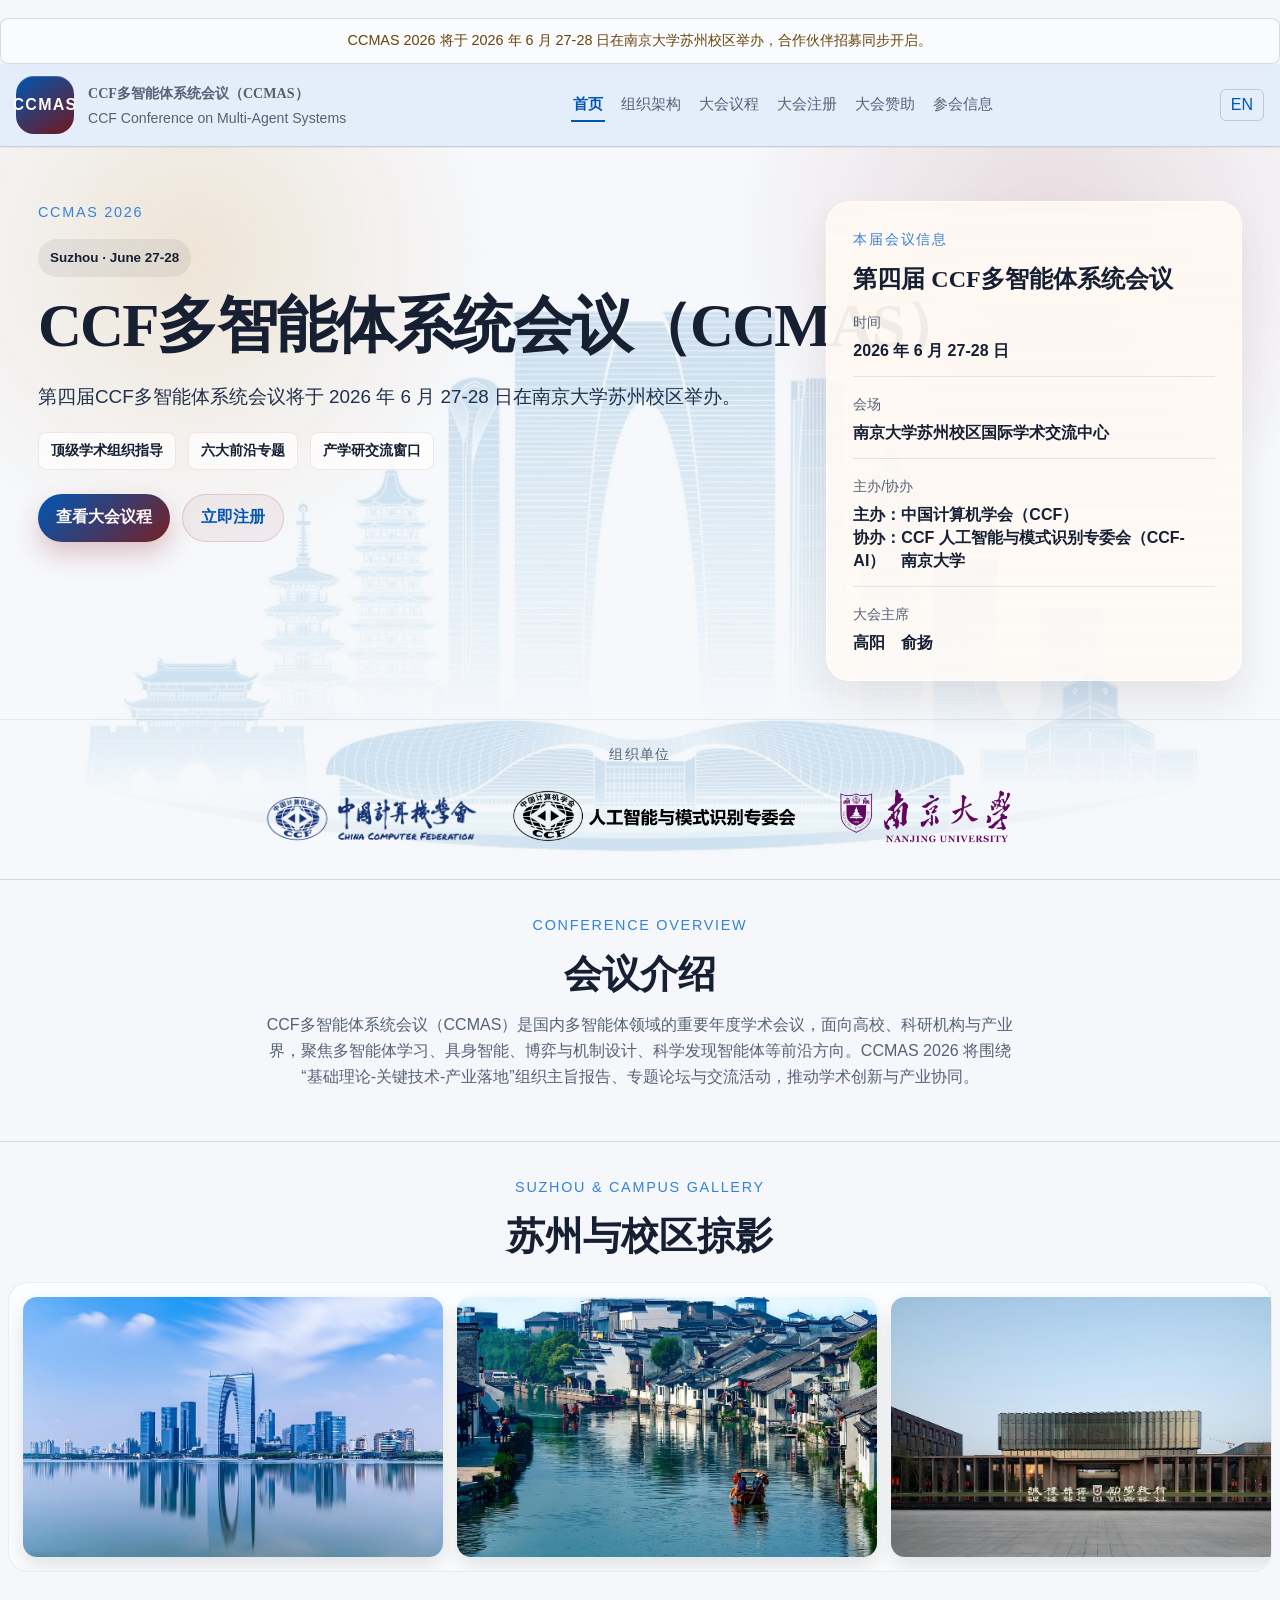
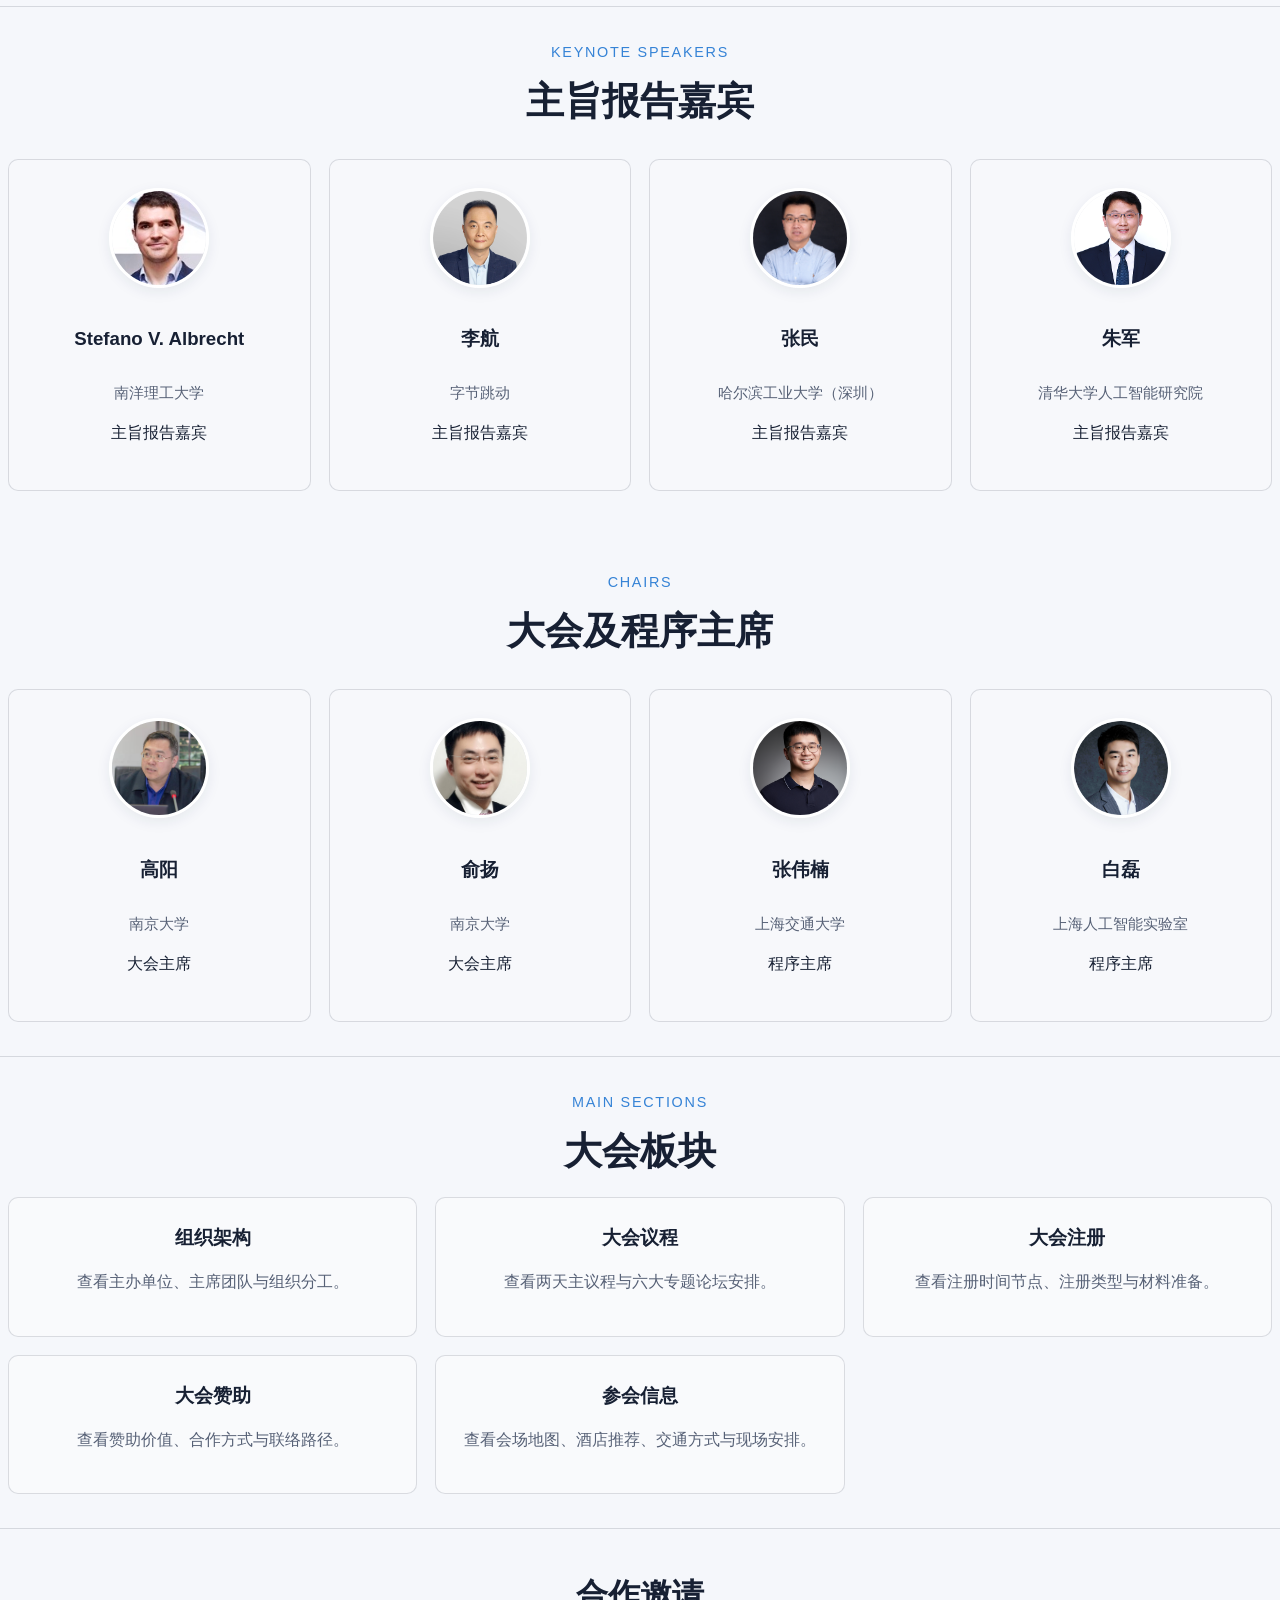
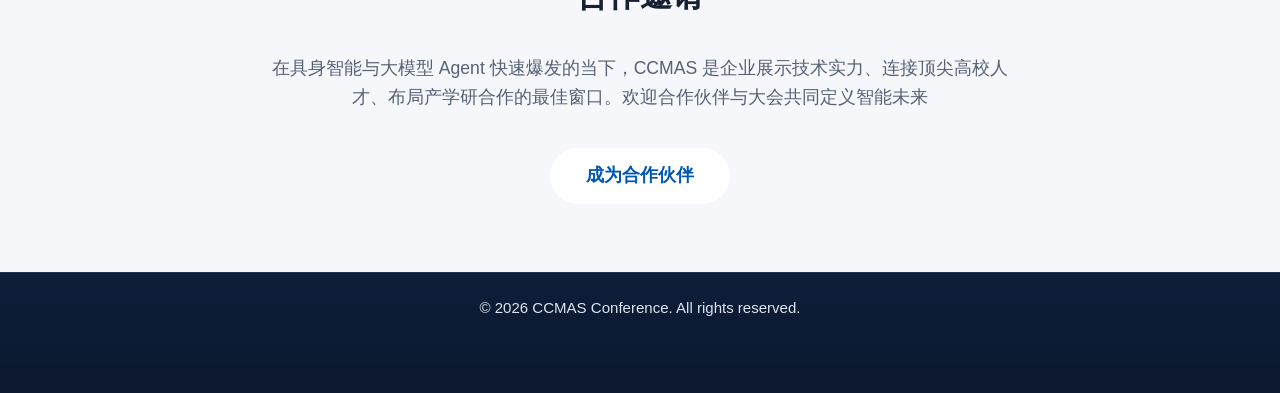
==== index.html @ 5528a637 "Add files via upload" ====
<!DOCTYPE html>
<html lang="zh-CN">

<head>
  <meta charset="utf-8">
  <meta name="viewport" content="width=device-width, initial-scale=1, maximum-scale=5, user-scalable=yes">
  <title>CCF多智能体系统会议（CCMAS 2026）</title>
  <meta id="meta-description" name="description" content="CCMAS 2026 官网首页：2026 年 6 月 27-28 日，南京大学苏州校区。">
  <script>
    (function () {
      var isEnglish = new URLSearchParams(window.location.search).get("lang") === "en";
      document.documentElement.dataset.lang = isEnglish ? "en" : "zh";
      document.documentElement.lang = isEnglish ? "en" : "zh-CN";
      if (isEnglish) {
        document.title = "CCMAS 2026 | CCF Conference on Multi-Agent Systems";
        var meta = document.getElementById("meta-description");
        if (meta) meta.setAttribute("content", "CCMAS 2026 official homepage: June 27-28, 2026 at Nanjing University Suzhou Campus.");
      }
    })();
  </script>
  <link rel="stylesheet" href="assets/styles/site.css">
</head>

<body data-title-zh="CCF多智能体系统会议（CCMAS 2026）" data-title-en="CCMAS 2026 | CCF Conference on Multi-Agent Systems"
  data-desc-zh="CCMAS 2026 官网首页：2026 年 6 月 27-28 日，南京大学苏州校区。"
  data-desc-en="CCMAS 2026 official homepage: June 27-28, 2026 at Nanjing University Suzhou Campus.">
  <div class="site-shell">
    <div class="announcement-strip">
      <span><span class="i18n-zh">CCMAS 2026 将于 2026 年 6 月 27-28 日在南京大学苏州校区举办，合作伙伴招募同步开启。</span><span
          class="i18n-en">CCMAS 2026 will be held on June 27-28, 2026 at Nanjing University Suzhou Campus, with
          partnership opportunities now open.</span></span>
    </div>

    <header class="site-header" id="top">
      <a class="brand" href="index.html" data-base-href="index.html" aria-label="CCMAS home">
        <span class="brand-mark">CCMAS</span>
        <span class="brand-text">
          <strong class="brand-title"><span class="i18n-zh"><span class="brand-title-zh"><span
                  class="brand-title-chunk">CCF多智能体系统会议</span><span
                  class="brand-title-chunk">（CCMAS）</span></span></span><span class="i18n-en">CCF Conference on
              Multi-Agent Systems (CCMAS)</span></strong>
          <span><span class="i18n-zh">CCF Conference on Multi-Agent Systems</span><span
              class="i18n-en">CCF多智能体系统会议</span></span>
        </span>
      </a>

      <nav class="nav-links" aria-label="Primary navigation">
        <a href="index.html" data-base-href="index.html" aria-current="page"><span class="i18n-zh">首页</span><span
            class="i18n-en">Home</span></a>
        <a href="organization.html" data-base-href="organization.html"><span class="i18n-zh">组织架构</span><span
            class="i18n-en">Committee</span></a>
        <a href="topics.html" data-base-href="topics.html"><span class="i18n-zh">大会议程</span><span
            class="i18n-en">Program</span></a>
        <a href="registration.html" data-base-href="registration.html"><span class="i18n-zh">大会注册</span><span
            class="i18n-en">Registration</span></a>
        <a href="contact.html" data-base-href="contact.html"><span class="i18n-zh">大会赞助</span><span
            class="i18n-en">Sponsorship</span></a>
        <a href="attend.html" data-base-href="attend.html"><span class="i18n-zh">参会信息</span><span
            class="i18n-en">Attending</span></a>
      </nav>

      <button class="lang-link lang-toggle" id="lang-toggle" type="button" data-label-zh="Switch to English"
        data-label-en="切换到中文" aria-label="Switch to English">
        <span class="i18n-zh">EN</span>
        <span class="i18n-en">中文</span>
      </button>
    </header>

    <main>
      <section class="hero section has-bg">
        <div class="hero-bg-placeholder"
          style="background-image: url('assets/images/bg-suzhou.jpg'); background-size: cover; background-position: center 30%; opacity: 0.16;"
          aria-label="南京大学苏州校区全景图"></div>
        <div class="hero-content-wrapper">
          <div class="hero-grid">
            <div class="hero-copy" data-reveal>
              <p class="eyebrow"><span class="i18n-zh">CCMAS 2026</span><span class="i18n-en">CCMAS 2026</span></p>
              <div class="draft-tag"><span class="i18n-zh">Suzhou · June 27-28</span><span class="i18n-en">Suzhou · June
                  27-28</span></div>
              <h1 class="hero-title">
                <!-- 中文部分保持不变 -->
                <span class="i18n-zh">
                  <span class="hero-title-zh">
                    <span class="hero-title-chunk">CCF多智能体系统会议（CCMAS）</span>
                  </span>
                </span>

                <!-- 英文部分修改如下 -->
                <span class="i18n-en">
                  CCF Conference on Multi-Agent Systems
                  <br>
                  <span class="hero-title-abbr">(CCMAS)</span>
                </span>
              </h1>
              <p class="hero-subtitle"><span class="i18n-zh">第四届CCF多智能体系统会议将于 2026 年 6 月 27-28 日在南京大学苏州校区举办。</span><span
                  class="i18n-en">The 4th CCF Conference on Multi-Agent Systems will be held on June 27-28, 2026 at
                  Nanjing University Suzhou Campus.</span></p>

              <div class="hero-features">
                <span class="feature-tag"><span class="i18n-zh">顶级学术组织指导</span><span class="i18n-en">Top Academic
                    Guidance</span></span>
                <span class="feature-tag"><span class="i18n-zh">六大前沿专题</span><span class="i18n-en">6 Frontier
                    Tracks</span></span>
                <span class="feature-tag"><span class="i18n-zh">产学研交流窗口</span><span class="i18n-en">Industry-Academia
                    Bridge</span></span>
              </div>

              <div class="button-row">
                <a href="topics.html" data-base-href="topics.html" class="button button-primary"><span
                    class="i18n-zh">查看大会议程</span><span class="i18n-en">View Program</span></a>
                <a href="registration.html" data-base-href="registration.html" class="button button-secondary"><span
                    class="i18n-zh">立即注册</span><span class="i18n-en">Registration</span></a>
              </div>
            </div>

            <aside class="hero-panel" data-reveal>
              <p class="panel-kicker"><span class="i18n-zh">本届会议信息</span><span class="i18n-en">Current Edition</span>
              </p>
              <h2><span class="i18n-zh">第四届 CCF多智能体系统会议</span><span class="i18n-en">The 4th CCF Conference on
                  Multi-Agent Systems</span></h2>
              <dl class="fact-list">
                <div class="fact-item">
                  <dt><span class="i18n-zh">时间</span><span class="i18n-en">Date</span></dt>
                  <dd><span class="i18n-zh">2026 年 6 月 27-28 日</span><span class="i18n-en">June 27-28, 2026</span></dd>
                </div>
                <div class="fact-item">
                  <dt><span class="i18n-zh">会场</span><span class="i18n-en">Venue</span></dt>
                  <dd><span class="i18n-zh">南京大学苏州校区国际学术交流中心</span><span class="i18n-en">Nanjing University Suzhou
                      Campus
                      International Academic Exchange Center</span></dd>
                </div>
                <div class="fact-item">
                  <dt><span class="i18n-zh">主办/协办</span><span class="i18n-en">Host/Co-organizers</span></dt>
                  <dd><span class="i18n-zh">主办：中国计算机学会（CCF）<br>协办：CCF 人工智能与模式识别专委会（CCF-AI）&emsp;南京大学</span><span
                      class="i18n-en">Host: China Computer Federation (CCF)<br>Co-organizers: CCF
                      Artificial Intelligence &amp; Pattern Recognition (CCF-AI)&emsp;Nanjing
                      University</span>
                  </dd>
                </div>
                <div class="fact-item">
                  <dt><span class="i18n-zh">大会主席</span><span class="i18n-en">General Chairs</span></dt>
                  <dd><span class="i18n-zh">高阳&emsp;俞扬</span><span class="i18n-en">Yang
                      Gao&emsp;Yang Yu</span></dd>
                </div>
              </dl>
            </aside>
          </div>
        </div>

        <div class="logo-wall-section" data-reveal>
          <p class="logo-wall-title"><span class="i18n-zh">组织单位</span><span class="i18n-en">Organizers</span></p>
          <div class="logo-wall">
            <img src="assets/images/logo-ccf.png" alt="CCF" height="60">
            <img src="assets/images/logo-ccf-tcaipr.png" alt="CCF TCAIPR" height="60">
            <img src="assets/images/logo-nju.png" alt="南京大学" height="60">
          </div>
        </div>
      </section>

      <section class="section">
        <div class="section-heading text-center" data-reveal>
          <p class="section-kicker"><span class="i18n-zh">Conference Overview</span><span class="i18n-en">Conference
              Overview</span></p>
          <h2 class="section-title"><span class="i18n-zh">会议介绍</span><span class="i18n-en">About CCMAS 2026</span></h2>
          <p class="section-intro"><span
              class="i18n-zh">CCF多智能体系统会议（CCMAS）是国内多智能体领域的重要年度学术会议，面向高校、科研机构与产业界，聚焦多智能体学习、具身智能、博弈与机制设计、科学发现智能体等前沿方向。CCMAS
              2026 将围绕“基础理论-关键技术-产业落地”组织主旨报告、专题论坛与交流活动，推动学术创新与产业协同。</span><span class="i18n-en">The CCF Conference on
              Multi-Agent Systems (CCMAS) is a key annual event for the
              domestic MAS community, connecting academia, research institutes, and industry. CCMAS 2026 focuses on
              frontier areas including multi-agent learning, embodied intelligence, game theory and mechanism design,
              and agent-driven scientific discovery, with a program spanning keynotes, thematic forums, and networking
              sessions.</span></p>
        </div>
      </section>

      <section class="section">
        <div class="section-heading text-center" data-reveal>
          <p class="section-kicker"><span class="i18n-zh">Suzhou & Campus Gallery</span><span class="i18n-en">Suzhou
              & Campus Gallery</span></p>
          <h2 class="section-title"><span class="i18n-zh">苏州与校区掠影</span><span class="i18n-en">Suzhou and Campus
              Scenes</span></h2>
        </div>
        <div class="photo-marquee" data-reveal>
          <div class="photo-track" data-photo-track>
            <img src="assets/images/gallery-01.jpg" alt="苏州与校区滚动照片 1" loading="lazy">
            <img src="assets/images/gallery-02.jpg" alt="苏州与校区滚动照片 2" loading="lazy">
            <img src="assets/images/gallery-03.jpg" alt="苏州与校区滚动照片 3" loading="lazy">
            <img src="assets/images/gallery-04.jpg" alt="苏州与校区滚动照片 4" loading="lazy">
            <img src="assets/images/gallery-05.jpg" alt="苏州与校区滚动照片 5" loading="lazy">
            <img src="assets/images/gallery-06.jpg" alt="苏州与校区滚动照片 6" loading="lazy">
          </div>
        </div>
      </section>

      <section class="section">
        <div class="section-heading text-center" data-reveal>
          <p class="section-kicker"><span class="i18n-zh">Keynote Speakers</span><span class="i18n-en">Keynote
              Speakers</span></p>
          <h2 class="section-title"><span class="i18n-zh">主旨报告嘉宾</span><span class="i18n-en">Keynote Speakers</span>
          </h2>
        </div>
        <div class="grid grid-4 guests-grid">
          <div class="guest-card" data-reveal>
            <div class="avatar-placeholder"><img src="assets/images/speakers/stefano.jpg" alt="Stefano V. Albrecht">
            </div>
            <h3 class="guest-name"><span class="i18n-zh">Stefano V. Albrecht</span><span class="i18n-en">Stefano V.
                Albrecht</span></h3>
            <p class="guest-affiliation"><span class="i18n-zh">南洋理工大学</span><span class="i18n-en">Nanyang Technological
                University</span></p>
            <p class="guest-title"><span class="i18n-zh">主旨报告嘉宾</span><span class="i18n-en">Keynote Speaker</span></p>
          </div>
          <div class="guest-card" data-reveal>
            <div class="avatar-placeholder"><img src="assets/images/speakers/lihang.jpg" alt="李航"></div>
            <h3 class="guest-name"><span class="i18n-zh">李航</span><span class="i18n-en">Hang Li</span></h3>
            <p class="guest-affiliation"><span class="i18n-zh">字节跳动</span><span class="i18n-en">ByteDance</span>
            </p>
            <p class="guest-title"><span class="i18n-zh">主旨报告嘉宾</span><span class="i18n-en">Keynote Speaker</span></p>
          </div>
          <div class="guest-card" data-reveal>
            <div class="avatar-placeholder"><img src="assets/images/speakers/zhangmin.jpg" alt="张民"></div>
            <h3 class="guest-name"><span class="i18n-zh">张民</span><span class="i18n-en">Min Zhang</span></h3>
            <p class="guest-affiliation"><span class="i18n-zh">哈尔滨工业大学（深圳）</span><span class="i18n-en">Harbin Institute
                of Technology, Shenzhen</span>
            </p>
            <p class="guest-title"><span class="i18n-zh">主旨报告嘉宾</span><span class="i18n-en">Keynote Speaker</span></p>
          </div>
          <div class="guest-card" data-reveal>
            <div class="avatar-placeholder"><img src="assets/images/speakers/zhujun.jpg" alt="朱军"></div>
            <h3 class="guest-name"><span class="i18n-zh">朱军</span><span class="i18n-en">Jun Zhu</span></h3>
            <p class="guest-affiliation"><span class="i18n-zh">清华大学人工智能研究院</span><span class="i18n-en">Institute for
                Artificial Intelligence, Tsinghua University</span>
            </p>
            <p class="guest-title"><span class="i18n-zh">主旨报告嘉宾</span><span class="i18n-en">Keynote Speaker</span></p>
          </div>
        </div>

        <div class="section-heading text-center" style="margin-top: 5rem;" data-reveal>
          <p class="section-kicker"><span class="i18n-zh">Chairs</span><span class="i18n-en">Chairs</span></p>
          <h2 class="section-title"><span class="i18n-zh">大会及程序主席</span><span class="i18n-en">General & Program
              Chairs</span></h2>
        </div>
        <div class="grid grid-4 guests-grid">
          <div class="guest-card" data-reveal>
            <div class="avatar-placeholder"><img src="assets/images/speakers/gaoyang.jpg" alt="高阳"></div>
            <h3 class="guest-name"><span class="i18n-zh">高阳</span><span class="i18n-en">Yang Gao</span></h3>
            <p class="guest-affiliation"><span class="i18n-zh">南京大学</span><span class="i18n-en">Nanjing
                University</span>
            </p>
            <p class="guest-title"><span class="i18n-zh">大会主席</span><span class="i18n-en">General Chair</span></p>
          </div>
          <div class="guest-card" data-reveal>
            <div class="avatar-placeholder"><img src="assets/images/speakers/yuyang.jpg" alt="俞扬"></div>
            <h3 class="guest-name"><span class="i18n-zh">俞扬</span><span class="i18n-en">Yang Yu</span></h3>
            <p class="guest-affiliation"><span class="i18n-zh">南京大学</span><span class="i18n-en">Nanjing
                University</span>
            </p>
            <p class="guest-title"><span class="i18n-zh">大会主席</span><span class="i18n-en">General Chair</span></p>
          </div>
          <div class="guest-card" data-reveal>
            <div class="avatar-placeholder"><img src="assets/images/speakers/zhangweinan.jpg" alt="张伟楠"></div>
            <h3 class="guest-name"><span class="i18n-zh">张伟楠</span><span class="i18n-en">Weinan Zhang</span></h3>
            <p class="guest-affiliation"><span class="i18n-zh">上海交通大学</span><span class="i18n-en">Shanghai Jiao Tong
                University</span></p>
            <p class="guest-title"><span class="i18n-zh">程序主席</span><span class="i18n-en">Program Chair</span></p>
          </div>
          <div class="guest-card" data-reveal>
            <div class="avatar-placeholder"><img src="assets/images/speakers/bailei.jpg" alt="白磊"></div>
            <h3 class="guest-name"><span class="i18n-zh">白磊</span><span class="i18n-en">Lei Bai</span></h3>
            <p class="guest-affiliation"><span class="i18n-zh">上海人工智能实验室</span><span class="i18n-en">Shanghai AI
                Laboratory</span></p>
            <p class="guest-title"><span class="i18n-zh">程序主席</span><span class="i18n-en">Program Chair</span></p>
          </div>
        </div>
      </section>

      <section class="section">
        <div class="section-heading text-center" data-reveal>
          <p class="section-kicker"><span class="i18n-zh">Main Sections</span><span class="i18n-en">Main Sections</span>
          </p>
          <h2 class="section-title"><span class="i18n-zh">大会板块</span><span class="i18n-en">Conference Sections</span>
          </h2>
        </div>
        <div class="grid grid-3 portal-grid">
          <a class="card portal-card" href="organization.html" data-base-href="organization.html">
            <h3><span class="i18n-zh">组织架构</span><span class="i18n-en">Committee</span></h3>
            <p><span class="i18n-zh">查看主办单位、主席团队与组织分工。</span><span class="i18n-en">Hosts, chairs, and committee
                structure.</span></p>
          </a>
          <a class="card portal-card" href="topics.html" data-base-href="topics.html">
            <h3><span class="i18n-zh">大会议程</span><span class="i18n-en">Program</span></h3>
            <p><span class="i18n-zh">查看两天主议程与六大专题论坛安排。</span><span class="i18n-en">Two-day agenda and six thematic
                tracks.</span></p>
          </a>
          <a class="card portal-card" href="registration.html" data-base-href="registration.html">
            <h3><span class="i18n-zh">大会注册</span><span class="i18n-en">Registration</span></h3>
            <p><span class="i18n-zh">查看注册时间节点、注册类型与材料准备。</span><span class="i18n-en">Timeline, categories, and required
                materials.</span></p>
          </a>
          <a class="card portal-card" href="contact.html" data-base-href="contact.html">
            <h3><span class="i18n-zh">大会赞助</span><span class="i18n-en">Sponsorship</span></h3>
            <p><span class="i18n-zh">查看赞助价值、合作方式与联络路径。</span><span class="i18n-en">Sponsorship value, packages, and
                contact channels.</span></p>
          </a>
          <a class="card portal-card" href="attend.html" data-base-href="attend.html">
            <h3><span class="i18n-zh">参会信息</span><span class="i18n-en">Attending</span></h3>
            <p><span class="i18n-zh">查看会场地图、酒店推荐、交通方式与现场安排。</span><span class="i18n-en">Venue map, hotels,
                transportation, and on-site guidance.</span></p>
          </a>
        </div>
      </section>

      <section class="section cta-section" data-reveal>
        <div class="cta-content">
          <h3><span class="i18n-zh">合作邀请</span><span class="i18n-en">Partnerships</span></h3>
          <p><span class="i18n-zh">在具身智能与大模型 Agent 快速爆发的当下，CCMAS
              是企业展示技术实力、连接顶尖高校人才、布局产学研合作的最佳窗口。欢迎合作伙伴与大会共同定义智能未来</span><span class="i18n-en">At a moment when embodied
              intelligence and LLM-based agents are accelerating rapidly, CCMAS offers a strong window for companies to
              showcase technology, connect with top academic talent, and build research-industry collaboration. Partners
              are warmly invited to help define the intelligent future together</span></p>
          <a href="contact.html" data-base-href="contact.html" class="button button-cta"><span
              class="i18n-zh">成为合作伙伴</span><span class="i18n-en">Become a Sponsor</span></a>
        </div>
      </section>
    </main>

    <footer class="site-footer">
      <p><span class="i18n-zh">© 2026 CCMAS Conference. All rights reserved.</span><span class="i18n-en">© 2026
          CCMAS Conference. All rights reserved.</span></p>
    </footer>
  </div>

  <script src="assets/scripts/site.js" defer></script>
</body>

</html>
---- assets/styles/site.css ----
:root {
  --bg: #f5f8fc;
  --surface: rgba(255, 255, 255, 0.86);
  --surface-strong: rgba(255, 255, 255, 0.94);
  --text: #172033;
  --muted: #576176;
  --primary: #0056b3;
  --primary-soft: #3583d6;
  --accent: #00a2ed;
  --line: rgba(23, 32, 51, 0.1);
  --shadow: 0 18px 50px rgba(45, 38, 28, 0.12);
  --radius-lg: 28px;
  --radius-md: 20px;
  --radius-sm: 14px;
  --max-width: 1180px;
  --content-max: 100%;
}

* {
  box-sizing: border-box;
}

html {
  scroll-behavior: smooth;
}

html,
body {
  min-height: 100%;
}

html,
body {
  overflow-x: hidden;
}

img,
iframe {
  max-width: 100%;
}

body {
  margin: 0;
  color: var(--text);
  background: #f5f7fb;
  font-family: "IBM Plex Sans", "Noto Sans SC", "PingFang SC", "Microsoft YaHei", sans-serif;
  line-height: 1.65;
}

body::before {
  content: "";
  position: fixed;
  inset: 0;
  pointer-events: none;
  background-image:
    linear-gradient(rgba(23, 32, 51, 0.03) 1px, transparent 1px),
    linear-gradient(90deg, rgba(23, 32, 51, 0.03) 1px, transparent 1px);
  background-size: 36px 36px;
  mask-image: linear-gradient(180deg, rgba(0, 0, 0, 0.18), transparent 70%);
}

a {
  color: inherit;
  text-decoration: none;
}

.site-shell {
  width: 100%;
  margin: 0;
  padding-left: 0;
  padding-right: 0;
  padding-bottom: 48px;
  min-height: 100vh;
  display: flex;
  flex-direction: column;
}

.site-shell>.announcement-strip,
.site-shell>.site-header,
.site-shell>main,
.site-shell>.site-footer {
  width: 100%;
  margin-left: auto;
  margin-right: auto;
}

.site-shell>main {
  flex: 1;
}

main {
  position: relative;
}

main::before {
  display: none;
}

.announcement-strip {
  margin-top: 18px;
  padding: 10px 14px;
  border: 1px solid rgba(23, 32, 51, 0.14);
  border-radius: 8px;
  background: rgba(255, 255, 255, 0.45);
  color: #67460d;
  font-size: 0.9rem;
  text-align: center;
  backdrop-filter: none;
}

.site-header {
  position: sticky;
  top: 0;
  z-index: 20;
  display: flex;
  align-items: center;
  justify-content: space-between;
  gap: 18px;
  margin-top: 0;
  padding: 12px 16px;
  border: none;
  border-radius: 0;
  border-bottom: 1px solid rgba(23, 32, 51, 0.14);
  background: rgba(227, 236, 250, 0.9);
  box-shadow: 0 1px 0 rgba(23, 32, 51, 0.06);
  backdrop-filter: blur(4px);
  transition: border-color 180ms ease, background-color 180ms ease, box-shadow 180ms ease;
}

.site-header.is-scrolled {
  border-bottom-color: rgba(0, 86, 179, 0.24);
  background: rgba(216, 228, 248, 0.96);
  box-shadow: 0 4px 12px rgba(23, 32, 51, 0.08);
}

.brand {
  display: inline-flex;
  align-items: center;
  gap: 14px;
  min-width: 0;
  flex: 0 0 auto;
}

.brand-mark {
  display: inline-flex;
  align-items: center;
  justify-content: center;
  width: 58px;
  height: 58px;
  border-radius: 18px;
  background: linear-gradient(145deg, var(--primary) 0%, #71181d 100%);
  color: #fff7f2;
  font-weight: 700;
  letter-spacing: 0.08em;
  box-shadow: inset 0 1px 0 rgba(255, 255, 255, 0.18);
}

.brand-text {
  display: inline-flex;
  flex-direction: column;
  min-width: 0;
}

.brand-text strong {
  font-family: "Noto Serif SC", "Source Han Serif SC", "Songti SC", serif;
  font-size: 1.05rem;
  font-weight: 700;
}

.brand-title,
.hero-title {
  max-width: 100%;
}


.brand-title-zh,
.hero-title-zh {
  display: inline-flex;
  flex-wrap: wrap;
  column-gap: 0;
  row-gap: 0;
  max-width: 100%;
}

.brand-title-chunk,
.hero-title-chunk {
  white-space: nowrap;
}

.brand-text span {
  color: var(--muted);
  font-size: 0.88rem;
}

.brand-text strong,
.brand-text span,
.hero-title .i18n-en,
.hero-subtitle,
.fact-item dd,
.guest-affiliation,
.talk-title,
.talk-speaker,
.map-meta p,
.hotel-list p,
.detail-list li span {
  overflow-wrap: anywhere;
}

.nav-links {
  display: flex;
  flex: 1;
  justify-content: center;
  gap: 14px;
  min-width: 0;
  flex-wrap: wrap;
}

.nav-links a {
  color: var(--muted);
  font-size: 0.92rem;
  padding: 4px 2px;
  border-bottom: 2px solid transparent;
  transition: color 160ms ease, border-color 160ms ease;
}

.nav-links a:hover,
.nav-links a:focus-visible {
  color: var(--primary);
  border-bottom-color: rgba(0, 86, 179, 0.32);
}

.lang-link {
  flex: 0 0 auto;
  padding: 6px 10px;
  border: 1px solid rgba(23, 32, 51, 0.18);
  border-radius: 6px;
  background: transparent;
  color: var(--primary);
  font-weight: 600;
  font-size: 0.82rem;
}

.section {
  position: relative;
  margin-top: 0;
  padding: 34px 8px;
  border: none;
  border-radius: 0;
  background: transparent;
  box-shadow: none;
  overflow: visible;
}

.section::after {
  display: none;
}

main>.section+.section {
  border-top: 1px solid rgba(23, 32, 51, 0.14);
}

.hero {
  padding-top: 54px;
}

.hero::before {
  content: "";
  position: absolute;
  inset: 0;
  background:
    radial-gradient(circle at 15% 15%, rgba(201, 141, 53, 0.22), transparent 24%),
    radial-gradient(circle at 82% 12%, rgba(143, 31, 36, 0.16), transparent 26%);
  pointer-events: none;
}

.hero-grid {
  position: relative;
  display: grid;
  grid-template-columns: minmax(0, 1.5fr) minmax(280px, 0.82fr);
  gap: 28px;
}

.eyebrow,
.section-kicker,
.panel-kicker {
  margin: 0;
  color: var(--primary-soft);
  font-size: 0.9rem;
  letter-spacing: 0.12em;
  text-transform: uppercase;
}

.draft-tag {
  display: inline-flex;
  margin-top: 14px;
  padding: 8px 12px;
  border-radius: 999px;
  background: rgba(23, 32, 51, 0.07);
  color: var(--text);
  font-size: 0.84rem;
  font-weight: 600;
}

.hero h1,
.section-title,
.hero-panel h2 {
  margin: 14px 0 0;
  font-family: "Noto Serif SC", "Source Han Serif SC", "Songti SC", serif;
  line-height: 1.15;
}

.hero h1 {
  font-size: clamp(2.6rem, 6vw, 3.8rem);
  letter-spacing: -0.03em;
  max-width: 14ch;
}

html[data-lang="en"] .hero h1 {
  font-size: clamp(2.2rem, 3.5vw, 3rem);
  max-width: none;
}

html[data-lang="en"] .hero-title .i18n-en {
  white-space: nowrap;
  overflow-wrap: normal;
}

.hero-title .i18n-zh,
.hero-title .i18n-en {
  display: inline-block;
  max-width: 100%;
}

.hero-subtitle {
  margin: 20px 0 0;
  font-size: 1.18rem;
  color: #22304a;
  max-width: 48rem;
}

.hero-summary,
.section-intro,
.card p,
.history-body p,
.faq-item p {
  color: var(--muted);
}

.hero-summary {
  max-width: 46rem;
  margin-top: 16px;
}

.button-row {
  display: flex;
  flex-wrap: wrap;
  gap: 12px;
  margin-top: 24px;
}

.button {
  display: inline-flex;
  align-items: center;
  justify-content: center;
  min-height: 48px;
  padding: 0 18px;
  border-radius: 999px;
  font-weight: 600;
  transition: transform 160ms ease, box-shadow 160ms ease, background 160ms ease;
}

.button:hover,
.button:focus-visible {
  transform: translateY(-1px);
}

.button-primary {
  background: linear-gradient(135deg, var(--primary) 0%, #752127 100%);
  color: #fffaf7;
  box-shadow: 0 12px 26px rgba(143, 31, 36, 0.25);
}

.button-secondary {
  border: 1px solid rgba(143, 31, 36, 0.16);
  background: rgba(143, 31, 36, 0.06);
  color: var(--primary);
}

.button-tertiary {
  border: 1px solid rgba(23, 32, 51, 0.1);
  background: rgba(255, 255, 255, 0.72);
  color: var(--text);
}

.hero-panel {
  position: relative;
  align-self: start;
  padding: 26px;
  border: 1px solid rgba(255, 255, 255, 0.85);
  border-radius: 24px;
  background: linear-gradient(180deg, rgba(255, 248, 242, 0.96) 0%, rgba(254, 249, 245, 0.88) 100%);
  box-shadow: 0 20px 38px rgba(50, 34, 20, 0.09);
}

.fact-list {
  display: grid;
  gap: 16px;
  margin: 18px 0 0;
}

.fact-item {
  display: grid;
  gap: 4px;
  padding-bottom: 14px;
  border-bottom: 1px solid var(--line);
}

.fact-item:last-child {
  padding-bottom: 0;
  border-bottom: none;
}

.fact-item dt {
  color: var(--muted);
  font-size: 0.9rem;
}

.fact-item dd {
  margin: 0;
  font-weight: 600;
  line-height: 1.45;
}

.panel-note {
  margin: 18px 0 0;
  padding-top: 16px;
  border-top: 1px dashed rgba(23, 32, 51, 0.14);
  color: var(--muted);
}

.metrics {
  display: grid;
  grid-template-columns: repeat(3, minmax(0, 1fr));
  gap: 18px;
  margin-top: 30px;
}

.metric-card {
  padding: 22px 20px;
  border-radius: 20px;
  background: rgba(255, 255, 255, 0.72);
  border: 1px solid rgba(255, 255, 255, 0.9);
}

.metric-value {
  display: block;
  font-family: "Noto Serif SC", "Source Han Serif SC", "Songti SC", serif;
  font-size: clamp(2rem, 4vw, 3rem);
  line-height: 1;
}

.metric-label {
  display: block;
  margin-top: 10px;
  color: var(--muted);
}

.section-heading {
  max-width: 760px;
}

.section-heading.text-center {
  margin-left: auto;
  margin-right: auto;
}

.section-title {
  font-size: clamp(1.9rem, 3vw, 2.7rem);
}

.grid {
  display: grid;
  gap: 18px;
  margin-top: 24px;
}

.grid-2 {
  grid-template-columns: repeat(2, minmax(0, 1fr));
}

.grid-3 {
  grid-template-columns: repeat(3, minmax(0, 1fr));
}

.grid-4 {
  grid-template-columns: repeat(4, minmax(0, 1fr));
}

.card {
  position: relative;
  padding: 24px;
  border-radius: 10px;
  border: 1px solid rgba(23, 32, 51, 0.14);
  background: rgba(255, 255, 255, 0.38);
  box-shadow: none;
}

.card h3,
.history-title {
  margin: 0 0 10px;
  font-size: 1.18rem;
}

.outline-card {
  min-height: 190px;
}

.outline-number {
  display: inline-flex;
  margin-bottom: 18px;
  color: rgba(143, 31, 36, 0.35);
  font-size: 1.8rem;
  font-weight: 700;
  letter-spacing: 0.04em;
}

.history-stack {
  display: grid;
  gap: 18px;
  margin-top: 24px;
}

.history-card {
  display: grid;
  grid-template-columns: 120px minmax(0, 1fr);
  gap: 18px;
  align-items: start;
}

.history-year {
  display: inline-flex;
  align-items: flex-start;
  justify-content: center;
  padding-top: 6px;
  color: var(--primary);
  font-family: "Noto Serif SC", "Source Han Serif SC", "Songti SC", serif;
  font-size: 2.3rem;
  font-weight: 700;
}

.history-meta {
  margin: 0 0 10px;
  color: #8b5b19;
  font-weight: 600;
}

.history-points {
  margin: 12px 0 0;
  padding-left: 18px;
  color: var(--muted);
}

.detail-list {
  margin: 0;
  padding-left: 18px;
  color: var(--muted);
}

.detail-list li+li {
  margin-top: 12px;
}

.note-card {
  margin-top: 18px;
  background: linear-gradient(135deg, rgba(143, 31, 36, 0.08) 0%, rgba(201, 141, 53, 0.08) 100%);
}

.faq-list {
  display: grid;
  gap: 14px;
  margin-top: 24px;
}

.faq-item {
  padding: 0 22px;
  border: 1px solid rgba(23, 32, 51, 0.08);
  border-radius: 18px;
  background: rgba(255, 255, 255, 0.8);
}

.faq-item summary {
  cursor: pointer;
  padding: 18px 0;
  font-weight: 600;
  list-style: none;
}

.faq-item summary::-webkit-details-marker {
  display: none;
}

.faq-item p {
  margin: 0 0 18px;
}

.contact-card {
  min-height: 100%;
}

.site-footer {
  position: relative;
  display: flex;
  justify-content: center;
  align-items: center;
  gap: 18px;
  padding: 24px 16px;
  margin-top: 28px;
  border-top: none;
  color: rgba(239, 245, 255, 0.92);
  font-size: 0.94rem;
  text-align: center;
  isolation: isolate;
}

.site-footer::before {
  content: "";
  position: absolute;
  z-index: -1;
  top: 0;
  bottom: -48px;
  left: 0;
  right: 0;
  background:
    linear-gradient(180deg, rgba(9, 25, 52, 0.98) 0%, rgba(8, 21, 44, 0.99) 100%);
  border-top: 1px solid rgba(123, 164, 231, 0.2);
}

.site-footer p {
  margin: 0;
}

/* Home newly added sections */
.hero.has-bg {
  position: relative;
  overflow: visible;
  padding: 0;
}

.hero-bg-placeholder {
  position: absolute;
  inset: 0;
  background: rgba(23, 32, 51, 0.03);
  /* Placeholder color */
  z-index: 1;
}

.hero-content-wrapper {
  position: relative;
  z-index: 2;
  padding: 54px 38px 38px;
}

.hero-features {
  display: flex;
  gap: 12px;
  margin-top: 20px;
  flex-wrap: wrap;
}

.feature-tag {
  padding: 6px 12px;
  background: rgba(255, 255, 255, 0.7);
  border-radius: 8px;
  border: 1px solid rgba(143, 31, 36, 0.1);
  color: var(--text);
  font-size: 0.9rem;
  font-weight: 600;
}

.logo-wall-section {
  position: relative;
  z-index: 2;
  padding: 24px 12px 32px;
  border-top: 1px solid rgba(23, 32, 51, 0.08);
  background: transparent;
  backdrop-filter: none;
  text-align: center;
}

.logo-wall-title {
  font-size: 0.85rem;
  color: var(--muted);
  text-transform: uppercase;
  letter-spacing: 0.1em;
  margin: 0 0 20px;
}

.logo-wall {
  display: flex;
  justify-content: center;
  gap: 32px;
  flex-wrap: wrap;
  align-items: center;
}

.logo-wall img {
  height: 60px;
  width: auto;
  object-fit: contain;
}

.sponsor-logo-grid {
  display: grid;
  grid-template-columns: 230px 190px 250px 520px;
  justify-content: center;
  align-items: center;
  gap: 18px 28px;
  width: fit-content;
  max-width: 100%;
  margin: 24px auto 0;
}

.sponsor-tier-title {
  grid-column: 1 / -1;
  margin: 0;
  text-align: center;
  font-size: 0.86rem;
  letter-spacing: 0.18em;
  font-weight: 700;
  color: #8b6b20;
}

.sponsor-logo-card {
  display: flex;
  flex-direction: column;
  align-items: center;
  justify-content: center;
  min-width: 0;
  min-height: 0;
  padding: 8px;
  border: none;
  background: transparent;
  box-shadow: none;
}

.sponsor-logo-card img {
  display: block;
  width: auto;
  height: auto;
  max-width: min(100%, 300px);
  max-height: 128px;
  object-fit: contain;
  object-position: center;
  mix-blend-mode: multiply;
  filter: contrast(1.08) saturate(1.05) brightness(0.98);
}

.sponsor-logo-caption {
  margin-top: 8px;
  color: var(--muted);
  font-size: 0.82rem;
  line-height: 1.35;
  text-align: center;
}

.sponsor-logo-card img.logo-bytedance {
  max-width: min(100%, 400px);
  max-height: 200px;
}

.sponsor-logo-card.logo-card-nju-ai-school {
  overflow: visible;
}

.sponsor-logo-card img.logo-nju-ai-school {
  max-width: min(100%, 500px);
  max-height: 150px;
  transform: none;
}

.centered-content,
.centered-content .section,
.centered-content .section-heading,
.centered-content .card,
.centered-content p,
.centered-content li,
.centered-content h2,
.centered-content h3,
.centered-content h4 {
  text-align: center;
}

.centered-content .button-row,
.centered-content .detail-list,
.centered-content .forum-lines,
.centered-content .travel-grid {
  justify-content: center;
}

.centered-content .section-heading {
  margin-left: auto;
  margin-right: auto;
}

.centered-content .detail-list {
  list-style-position: inside;
  padding-left: 0;
}

.centered-content .hotel-list p+p {
  border-top: 1px dashed rgba(23, 32, 51, 0.12);
}

.text-center {
  text-align: center;
  margin-left: auto;
  margin-right: auto;
}

.tier-badge {
  margin: 0 0 10px;
  font-size: 0.78rem;
  font-weight: 700;
  letter-spacing: 0.12em;
  text-transform: uppercase;
  color: #c99719;
}

.portal-grid .portal-card {
  text-align: center;
}

.committee-grid .card {
  text-align: center;
}

.guests-grid {
  margin-top: 36px;
}

.guest-card {
  display: flex;
  flex-direction: column;
  align-items: center;
  text-align: center;
  background: rgba(255, 255, 255, 0.2);
  padding: 28px 16px;
  border-radius: 10px;
  border: 1px solid rgba(23, 32, 51, 0.14);
  transition: transform 200ms ease;
}

.guest-card:hover {
  transform: translateY(-4px);
}

.guest-affiliation {
  margin: 8px 0 0;
  color: var(--muted);
  font-size: 0.92rem;
  line-height: 1.5;
}

.avatar-placeholder {
  width: 100px;
  height: 100px;
  border-radius: 50%;
  background: linear-gradient(135deg, rgba(23, 32, 51, 0.05) 0%, rgba(23, 32, 51, 0.12) 100%);
  margin-bottom: 18px;
  overflow: hidden;
  display: flex;
  align-items: center;
  justify-content: center;
  border: 3px solid #fff;
  box-shadow: 0 4px 14px rgba(23, 32, 51, 0.08);
}

.avatar-placeholder img {
  width: 100%;
  height: 100%;
  object-fit: cover;
  object-position: center;
  display: block;
}

.avatar-image-placeholder {
  transform: scale(1.22);
  transform-origin: center;
}

/* Timeline */
.timeline-container {
  display: grid;
  gap: 32px;
  margin-top: 36px;
}

@media (min-width: 768px) {
  .timeline-container {
    grid-template-columns: 1fr 1fr;
  }
}

.timeline-day {
  background: rgba(255, 255, 255, 0.6);
  padding: 28px;
  border-radius: 16px;
  border: 1px solid rgba(23, 32, 51, 0.05);
}

.timeline-date {
  color: var(--primary);
  font-size: 1.25rem;
  margin: 0 0 20px;
  font-family: "Noto Serif SC", "Source Han Serif SC", "Songti SC", serif;
  border-bottom: 1px solid rgba(143, 31, 36, 0.1);
  padding-bottom: 10px;
}

.timeline-list {
  list-style: none;
  padding: 0;
  margin: 0;
  display: grid;
  gap: 18px;
}

.timeline-list li {
  display: flex;
  gap: 16px;
  align-items: baseline;
}

.timeline-list .time {
  font-weight: 600;
  color: var(--text);
  font-size: 0.95rem;
  min-width: 65px;
}

.timeline-list .event {
  color: var(--muted);
  font-size: 0.95rem;
  line-height: 1.5;
}

.agenda-day-plan {
  display: grid;
  gap: 14px;
}

.agenda-day-title {
  margin: 0;
  text-align: center;
}

.agenda-slot {
  padding: 16px 18px;
  border: 1px solid rgba(23, 32, 51, 0.08);
  border-radius: 14px;
  background: rgba(255, 255, 255, 0.72);
  text-align: left;
}

.agenda-slot h4 {
  margin: 0 0 8px;
  color: var(--primary);
  font-size: 1.02rem;
  text-align: center;
}

.agenda-slot p {
  margin: 0;
  color: var(--muted);
  line-height: 1.55;
  text-align: center;
}

.agenda-slot p+p {
  margin-top: 8px;
}

.forum-lines {
  display: grid;
  gap: 8px;
  margin-top: 10px;
  padding-top: 10px;
  border-top: 1px dashed rgba(23, 32, 51, 0.12);
}

.agenda-note-card {
  margin-top: 24px;
  border-style: dashed;
  background: linear-gradient(135deg, rgba(0, 86, 179, 0.07) 0%, rgba(0, 162, 237, 0.08) 100%);
}

.agenda-note-card p {
  margin: 0;
  color: #274468;
}

.program-block {
  margin-top: 26px;
  display: grid;
  gap: 16px;
}

.program-block-header {
  padding: 12px 0 2px;
  border-bottom: 1px solid rgba(23, 32, 51, 0.12);
  text-align: center;
}

.program-block-header .section-kicker {
  margin-bottom: 8px;
}

.agenda-track-grid {
  display: grid;
  grid-template-columns: repeat(3, minmax(0, 1fr));
  gap: 14px;
  margin-top: 10px;
}

.forum-track-card {
  padding: 16px;
}

.forum-track-title {
  margin: 0;
  color: var(--text);
  font-size: 1.03rem;
  text-align: center;
}

.forum-track-meta {
  margin: 8px 0 0;
  color: var(--muted);
  font-size: 0.9rem;
  text-align: center;
}

.talk-list {
  list-style: none;
  margin: 14px 0 0;
  padding: 0;
  display: grid;
  gap: 8px;
}

.talk-item {
  display: grid;
  grid-template-columns: 92px minmax(0, 1fr);
  gap: 10px;
  align-items: start;
  padding: 9px 10px;
  border-radius: 10px;
  background: rgba(23, 32, 51, 0.04);
  border: 1px solid rgba(23, 32, 51, 0.08);
}

.talk-break {
  background: rgba(0, 86, 179, 0.07);
  border-style: dashed;
}

.talk-time {
  color: var(--primary);
  font-size: 0.84rem;
  font-weight: 700;
  line-height: 1.5;
}

.talk-content {
  display: grid;
  gap: 3px;
}

.talk-title {
  color: var(--text);
  font-size: 0.9rem;
  line-height: 1.4;
}

.talk-speaker {
  color: var(--muted);
  font-size: 0.82rem;
  line-height: 1.35;
}

.centered-content .agenda-note-card,
.centered-content .program-block,
.centered-content .program-block-header,
.centered-content .agenda-slot,
.centered-content .agenda-slot h4,
.centered-content .agenda-slot p,
.centered-content .forum-track-card,
.centered-content .forum-track-title,
.centered-content .forum-track-meta,
.centered-content .talk-list,
.centered-content .talk-item,
.centered-content .talk-title,
.centered-content .talk-speaker,
.centered-content .talk-time,
.centered-content .agenda-day-title {
  text-align: center;
}

.centered-content .talk-list {
  justify-content: stretch;
}

.map-hero-card {
  padding: 0;
  overflow: hidden;
}

.map-image-wrap {
  border-bottom: 1px solid rgba(23, 32, 51, 0.08);
  background: rgba(255, 255, 255, 0.7);
}

.map-image {
  display: block;
  width: 100%;
  aspect-ratio: 21 / 9;
  object-fit: cover;
}

.map-iframe {
  display: block;
  width: 100%;
  aspect-ratio: 21 / 9;
  border: 0;
}

.map-fallback-note {
  margin: 0;
  padding: 10px 14px;
  border-top: 1px dashed rgba(23, 32, 51, 0.12);
  background: rgba(23, 32, 51, 0.04);
  color: var(--muted);
  font-size: 0.92rem;
  line-height: 1.55;
}

.map-meta {
  padding: 20px 22px 22px;
}

.travel-grid {
  display: grid;
  grid-template-columns: repeat(2, minmax(0, 1fr));
  gap: 18px;
  margin-top: 24px;
}

.hotel-list p {
  margin: 0;
}

.hotel-list p+p {
  margin-top: 16px;
  padding-top: 16px;
  border-top: 1px dashed rgba(23, 32, 51, 0.12);
}

.photo-marquee {
  position: relative;
  margin-top: 24px;
  overflow: hidden;
  border-radius: var(--radius-md);
  border: 1px solid rgba(23, 32, 51, 0.08);
  background: rgba(255, 255, 255, 0.7);
}

.photo-track {
  display: flex;
  width: max-content;
  gap: 14px;
  padding: 14px;
  animation: photo-track-loop 34s linear infinite;
  will-change: transform;
}

.photo-track::-webkit-scrollbar {
  display: none;
}

.photo-track img {
  flex: 0 0 clamp(260px, 34vw, 420px);
  width: clamp(260px, 34vw, 420px);
  height: clamp(170px, 22vw, 260px);
  border-radius: 14px;
  object-fit: cover;
  box-shadow: 0 10px 20px rgba(23, 32, 51, 0.12);
}

@keyframes photo-track-loop {
  from {
    transform: translateX(0);
  }

  to {
    transform: translateX(-50%);
  }
}


.photo-nav {
  position: absolute;
  top: 50%;
  z-index: 2;
  width: 36px;
  height: 36px;
  border: 1px solid rgba(255, 255, 255, 0.55);
  border-radius: 999px;
  background: rgba(255, 255, 255, 0.16);
  color: #ffffff;
  font-size: 18px;
  line-height: 1;
  transform: translateY(-50%);
  cursor: pointer;
  backdrop-filter: blur(6px);
  box-shadow: 0 4px 14px rgba(23, 32, 51, 0.18);
}

.photo-nav:hover,
.photo-nav:focus-visible {
  background: rgba(255, 255, 255, 0.26);
  border-color: rgba(255, 255, 255, 0.78);
}

.photo-nav-prev {
  left: 10px;
}

.photo-nav-next {
  right: 10px;
}

/* CTA Section */
.cta-section {
  background: transparent;
  color: var(--text);
  text-align: center;
  padding: 40px 12px;
  border: none;
}

.cta-section h3 {
  color: var(--text);
  font-size: 2rem;
  margin-top: 0;
  font-family: "Noto Serif SC", serif;
}

.cta-section p {
  color: var(--muted);
  font-size: 1.1rem;
  max-width: 760px;
  margin: 18px auto 36px;
}

.button-cta {
  background: #fff;
  color: var(--primary);
  font-size: 1.1rem;
  padding: 0 36px;
  min-height: 56px;
}

.button-cta:hover {
  background: #fdf5ec;
  box-shadow: 0 12px 24px rgba(0, 0, 0, 0.2);
}

[data-reveal] {
  opacity: 1;
  transform: none;
  transition: opacity 480ms ease, transform 480ms ease;
}

[data-reveal].is-visible {
  opacity: 1;
  transform: translateY(0);
}

@media (prefers-reduced-motion: reduce) {
  html {
    scroll-behavior: auto;
  }

  * {
    transition: none !important;
    animation: none !important;
  }

  [data-reveal] {
    opacity: 1;
    transform: none;
    transition: opacity 480ms ease, transform 480ms ease;
  }

  .photo-track {
    animation: photo-track-loop 34s linear infinite !important;
    transform: translateX(0) !important;
  }
}

@media (max-width: 1080px) {
  .site-header {
    flex-wrap: wrap;
    justify-content: center;
  }

  .nav-links {
    order: 3;
    width: 100%;
  }

  .hero-grid,
  .grid-4,
  .grid-3,
  .grid-2,
  .metrics,
  .travel-grid {
    grid-template-columns: 1fr;
  }

  .hero h1 {
    max-width: none;
  }
}

@media (max-width: 1320px) {
  .sponsor-logo-grid {
    grid-template-columns: repeat(2, minmax(0, 1fr));
    width: min(100%, 820px);
    gap: 20px 32px;
  }

  .sponsor-logo-card img.logo-bytedance {
    max-width: min(100%, 320px);
    max-height: 170px;
  }

  .sponsor-logo-card img.logo-nju-ai-school {
    max-width: min(100%, 420px);
    max-height: 140px;
  }
}

@media (max-width: 720px) {
  .sponsor-logo-grid {
    grid-template-columns: 1fr;
    width: min(100%, 420px);
  }
}

@media (min-width: 768px) and (max-width: 1080px) {

  .grid-4,
  .grid-3 {
    grid-template-columns: repeat(2, 1fr);
  }

  .agenda-track-grid {
    grid-template-columns: repeat(2, minmax(0, 1fr));
  }
}

@media (max-width: 900px) {

  .brand-title-chunk,
  .hero-title-chunk {
    white-space: normal;
  }

  .brand-title-zh,
  .hero-title-zh,
  .brand-title .i18n-zh,
  .brand-title .i18n-en,
  .hero-title .i18n-zh,
  .hero-title .i18n-en {
    display: block;
    width: 100%;
  }

  .hero-copy,
  .hero-panel,
  .brand-text {
    min-width: 0;
  }

  .hero h1 {
    max-width: 100%;
  }

  html[data-lang="en"] .hero h1 {
    font-size: clamp(1.9rem, 10.5vw, 2.8rem);
    max-width: 100%;
  }

  html[data-lang="en"] .hero-title .i18n-en {
    white-space: normal;
    overflow-wrap: anywhere;
    font-size: clamp(1.45rem, 7.2vw, 1.95rem);
  }
}

@media (max-width: 760px) {
  .site-shell {
    padding-left: 0;
    padding-right: 0;
  }

  .site-shell>.announcement-strip,
  .site-shell>.site-header,
  .site-shell>main,
  .site-shell>.site-footer {
    width: 100%;
  }

  .announcement-strip {
    border-radius: 18px;
    text-align: left;
  }

  .section {
    padding: 22px 4px;
    border-radius: 0;
  }

  .site-header {
    display: grid;
    grid-template-columns: 60px minmax(0, 1fr);
    top: 0;
    padding: 14px;
    border-radius: 18px;
    align-items: stretch;
    gap: 12px;
  }

  .brand {
    grid-column: 1 / -1;
    width: 100%;
    align-items: flex-start;
    gap: 12px;
  }

  .brand-mark {
    width: 50px;
    height: 50px;
    border-radius: 16px;
    font-size: 0.82rem;
    letter-spacing: 0.02em;
    flex-shrink: 0;
  }

  .brand-text {
    gap: 4px;
  }

  .brand-text strong {
    font-size: 0.94rem;
    line-height: 1.2;
  }

  .brand-text>span {
    font-size: 0.75rem;
    opacity: 0.8;
    white-space: normal;
  }

  .nav-links {
    grid-column: 2;
    display: grid;
    grid-template-columns: repeat(3, minmax(0, 1fr));
    justify-content: stretch;
    gap: 8px;
    overflow: visible;
    padding-bottom: 0;
    align-self: start;
  }

  .nav-links a {
    min-width: 0;
    white-space: normal;
    text-align: center;
    padding: 9px 6px;
    border: 1px solid rgba(23, 32, 51, 0.12);
    border-radius: 12px;
    background: rgba(255, 255, 255, 0.72);
    font-size: 0.86rem;
    line-height: 1.25;
  }

  .lang-link {
    grid-column: 1;
    width: 60px;
    min-height: 48px;
    margin-left: 0;
    justify-content: center;
    align-self: start;
  }

  .hero-content-wrapper {
    padding: 36px 18px 28px;
    overflow: hidden;
  }

  .hero-grid {
    gap: 18px;
  }

  .hero-panel {
    padding: 20px 18px;
  }

  .hero h1 {
    font-size: clamp(1.9rem, 10.5vw, 2.8rem);
    line-height: 1.06;
    letter-spacing: -0.02em;
  }

  .hero-title-zh {
    width: 100%;
  }

  .hero-title .i18n-en {
    font-size: clamp(1.45rem, 7.2vw, 1.95rem);
    line-height: 1.18;
  }

  .hero-subtitle {
    font-size: 0.98rem;
  }

  .hero-features {
    gap: 8px;
  }

  .feature-tag,
  .button-row .button {
    width: 100%;
  }

  .button-row {
    flex-direction: column;
  }

  .history-card {
    grid-template-columns: 1fr;
  }

  .history-year {
    justify-content: flex-start;
    padding-top: 0;
  }

  .site-footer {
    padding: 20px 12px;
  }

  .agenda-track-grid {
    grid-template-columns: 1fr;
  }

  .talk-item {
    grid-template-columns: 1fr;
    gap: 4px;
  }

  .timeline-list li {
    flex-direction: column;
    gap: 6px;
    align-items: flex-start;
  }

  .timeline-list .time {
    min-width: 0;
  }

  .map-iframe,
  .map-image {
    aspect-ratio: 4 / 3;
  }

  .map-meta {
    padding: 18px 16px 20px;
  }

  .photo-track {
    gap: 10px;
    padding: 10px;
  }

  .photo-track img {
    flex: 0 0 min(78vw, 320px);
    width: min(78vw, 320px);
    height: clamp(170px, 52vw, 220px);
  }

  .photo-nav {
    display: none;
  }
}

@media (max-width: 420px) {
  .site-header {
    grid-template-columns: 56px minmax(0, 1fr);
  }

  .nav-links {
    grid-template-columns: repeat(2, minmax(0, 1fr));
  }

  .lang-link {
    width: 56px;
  }

  .hero-content-wrapper {
    padding: 30px 14px 24px;
  }

  .hero h1 {
    font-size: clamp(1.8rem, 10vw, 2.45rem);
  }

  .draft-tag,
  .feature-tag {
    font-size: 0.8rem;
  }
}


.lang-toggle {
  appearance: none;
  -webkit-appearance: none;
  cursor: pointer;
  font: inherit;
  line-height: 1.1;
}



.portal-card {
  display: block;
  min-height: 100%;
  transition: transform 160ms ease, box-shadow 160ms ease, border-color 160ms ease;
}

.portal-card:hover,
.portal-card:focus-visible {
  transform: translateY(-3px);
  border-color: rgba(143, 31, 36, 0.22);
  box-shadow: 0 16px 34px rgba(23, 32, 51, 0.08);
}

.nav-links a[aria-current="page"] {
  color: var(--primary);
  font-weight: 700;
  border-bottom-color: var(--primary);
}


.i18n-en {
  display: none;
}

html[data-lang="en"] .i18n-zh {
  display: none;
}

html[data-lang="en"] .i18n-en {
  display: inline;
}

html:not([data-lang="en"]) .i18n-zh {
  display: inline;
}

html:not([data-lang="en"]) .i18n-en {
  display: none;
}

.lang-toggle .i18n-zh,
.lang-toggle .i18n-en {
  pointer-events: none;
}
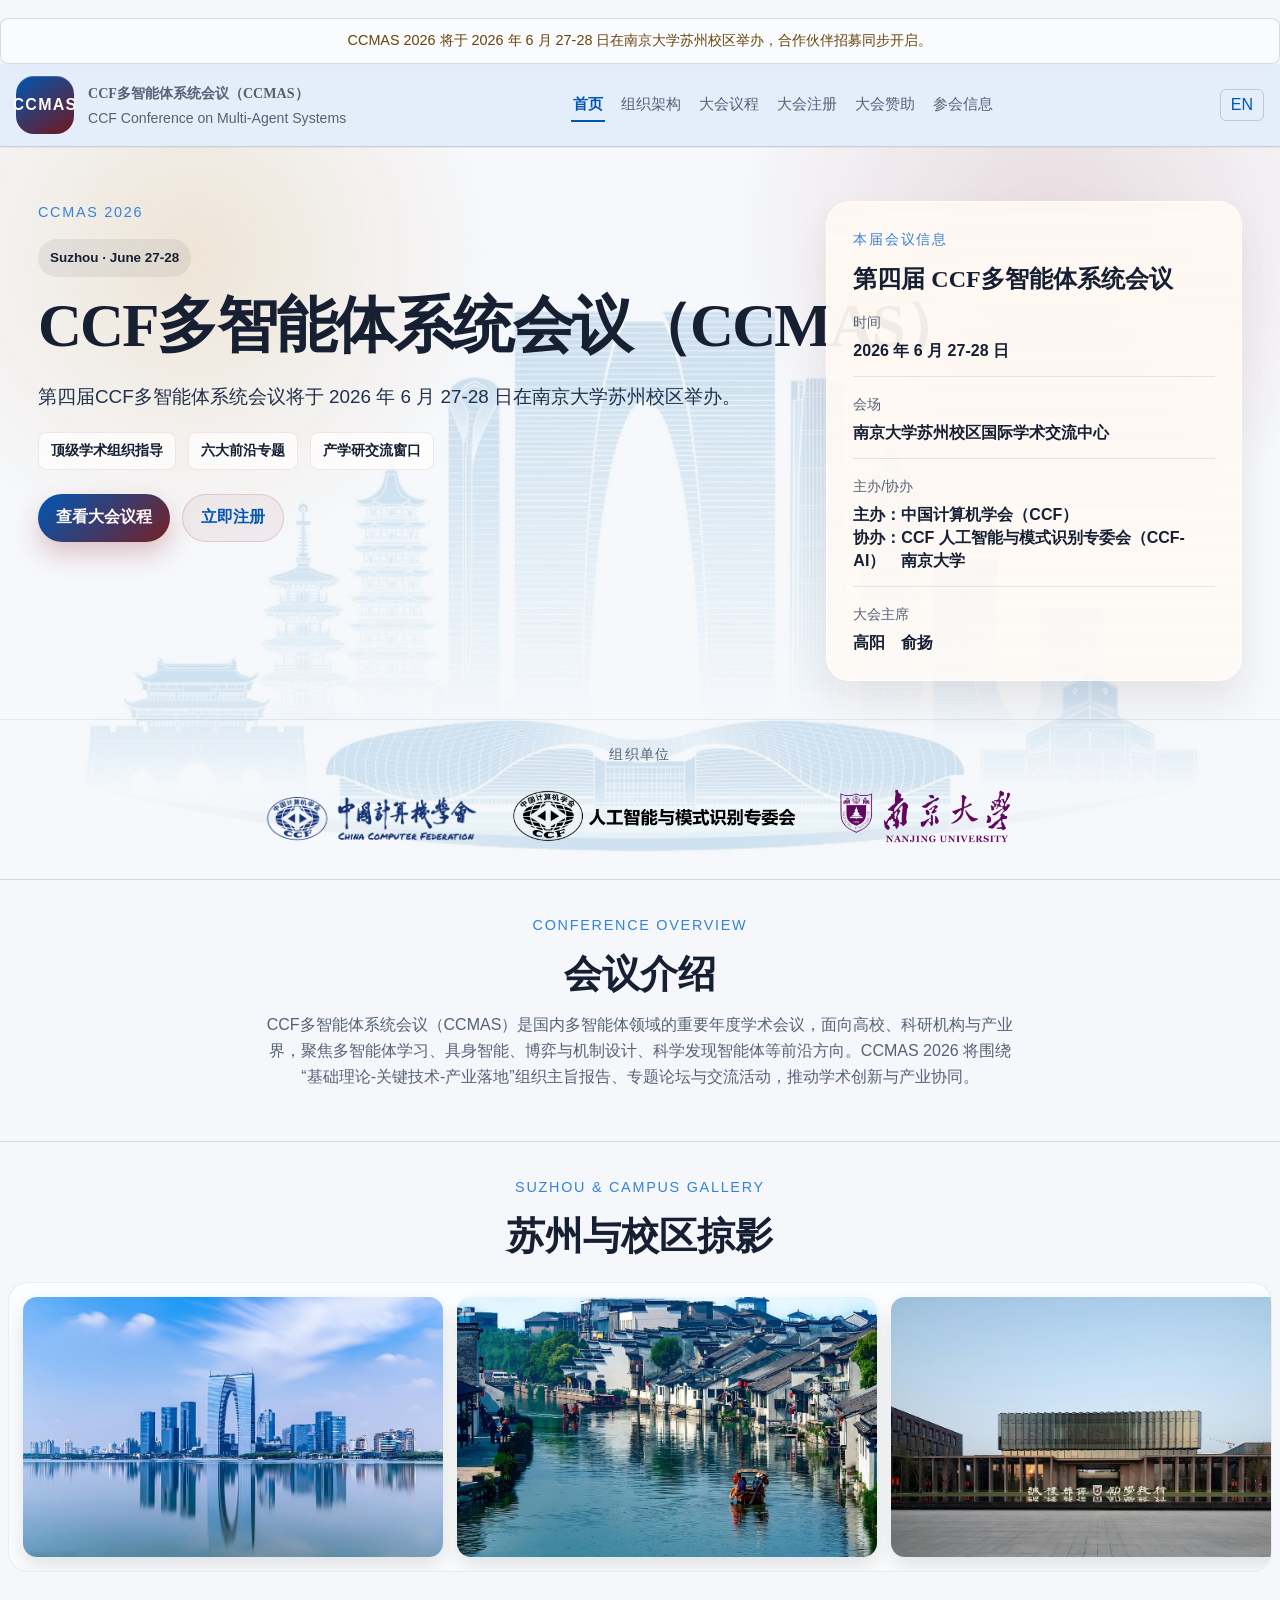
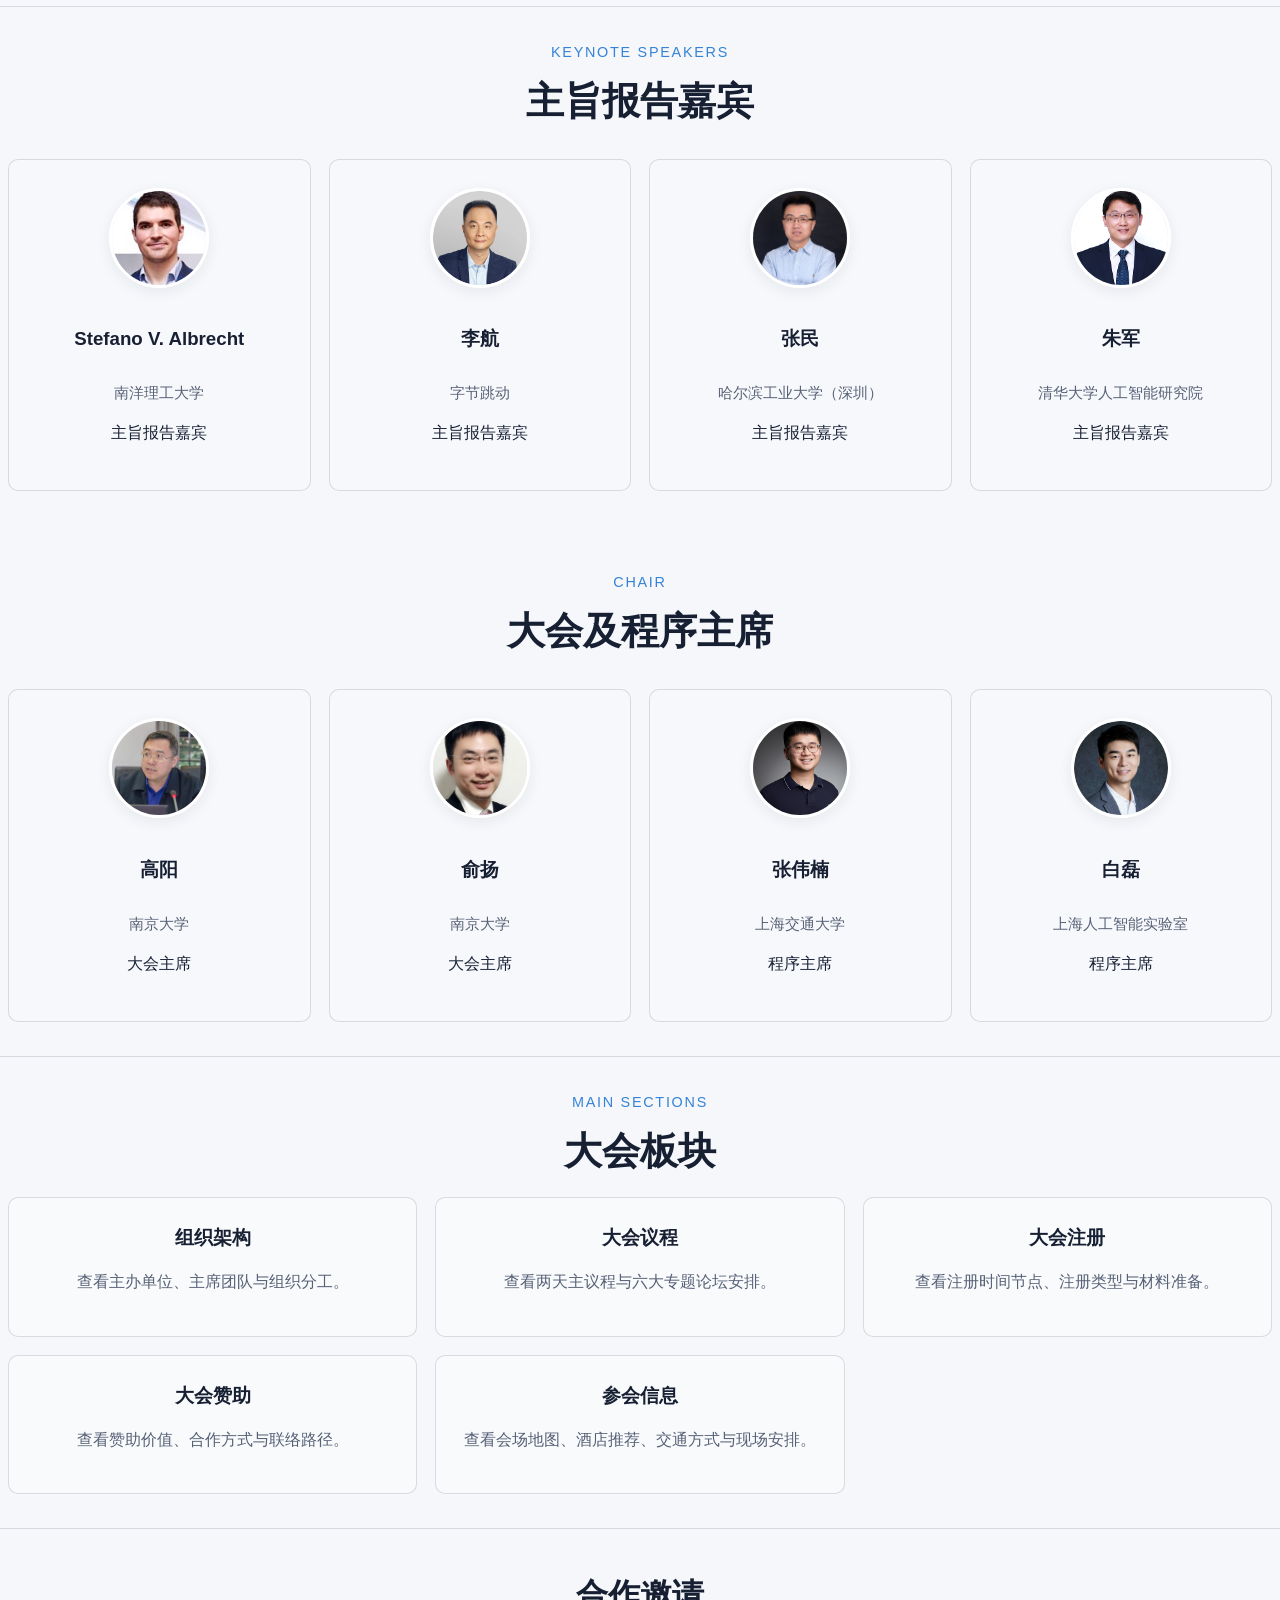
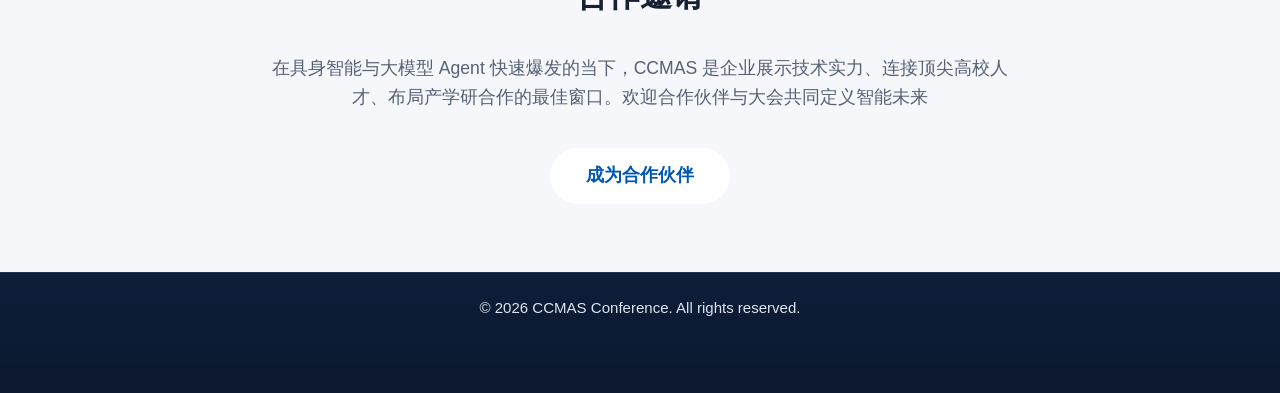
==== commit 54be99ba: "Add files via upload" ====
--- a/index.html
+++ b/index.html
@@ -138,7 +138,7 @@
                   </dd>
                 </div>
                 <div class="fact-item">
-                  <dt><span class="i18n-zh">大会主席</span><span class="i18n-en">General Chairs</span></dt>
+                  <dt><span class="i18n-zh">大会主席</span><span class="i18n-en">General Chair</span></dt>
                   <dd><span class="i18n-zh">高阳&emsp;俞扬</span><span class="i18n-en">Yang
                       Gao&emsp;Yang Yu</span></dd>
                 </div>
@@ -235,9 +235,9 @@
         </div>
 
         <div class="section-heading text-center" style="margin-top: 5rem;" data-reveal>
-          <p class="section-kicker"><span class="i18n-zh">Chairs</span><span class="i18n-en">Chairs</span></p>
+          <p class="section-kicker"><span class="i18n-zh">Chair</span><span class="i18n-en">Chair</span></p>
           <h2 class="section-title"><span class="i18n-zh">大会及程序主席</span><span class="i18n-en">General & Program
-              Chairs</span></h2>
+              Chair</span></h2>
         </div>
         <div class="grid grid-4 guests-grid">
           <div class="guest-card" data-reveal>
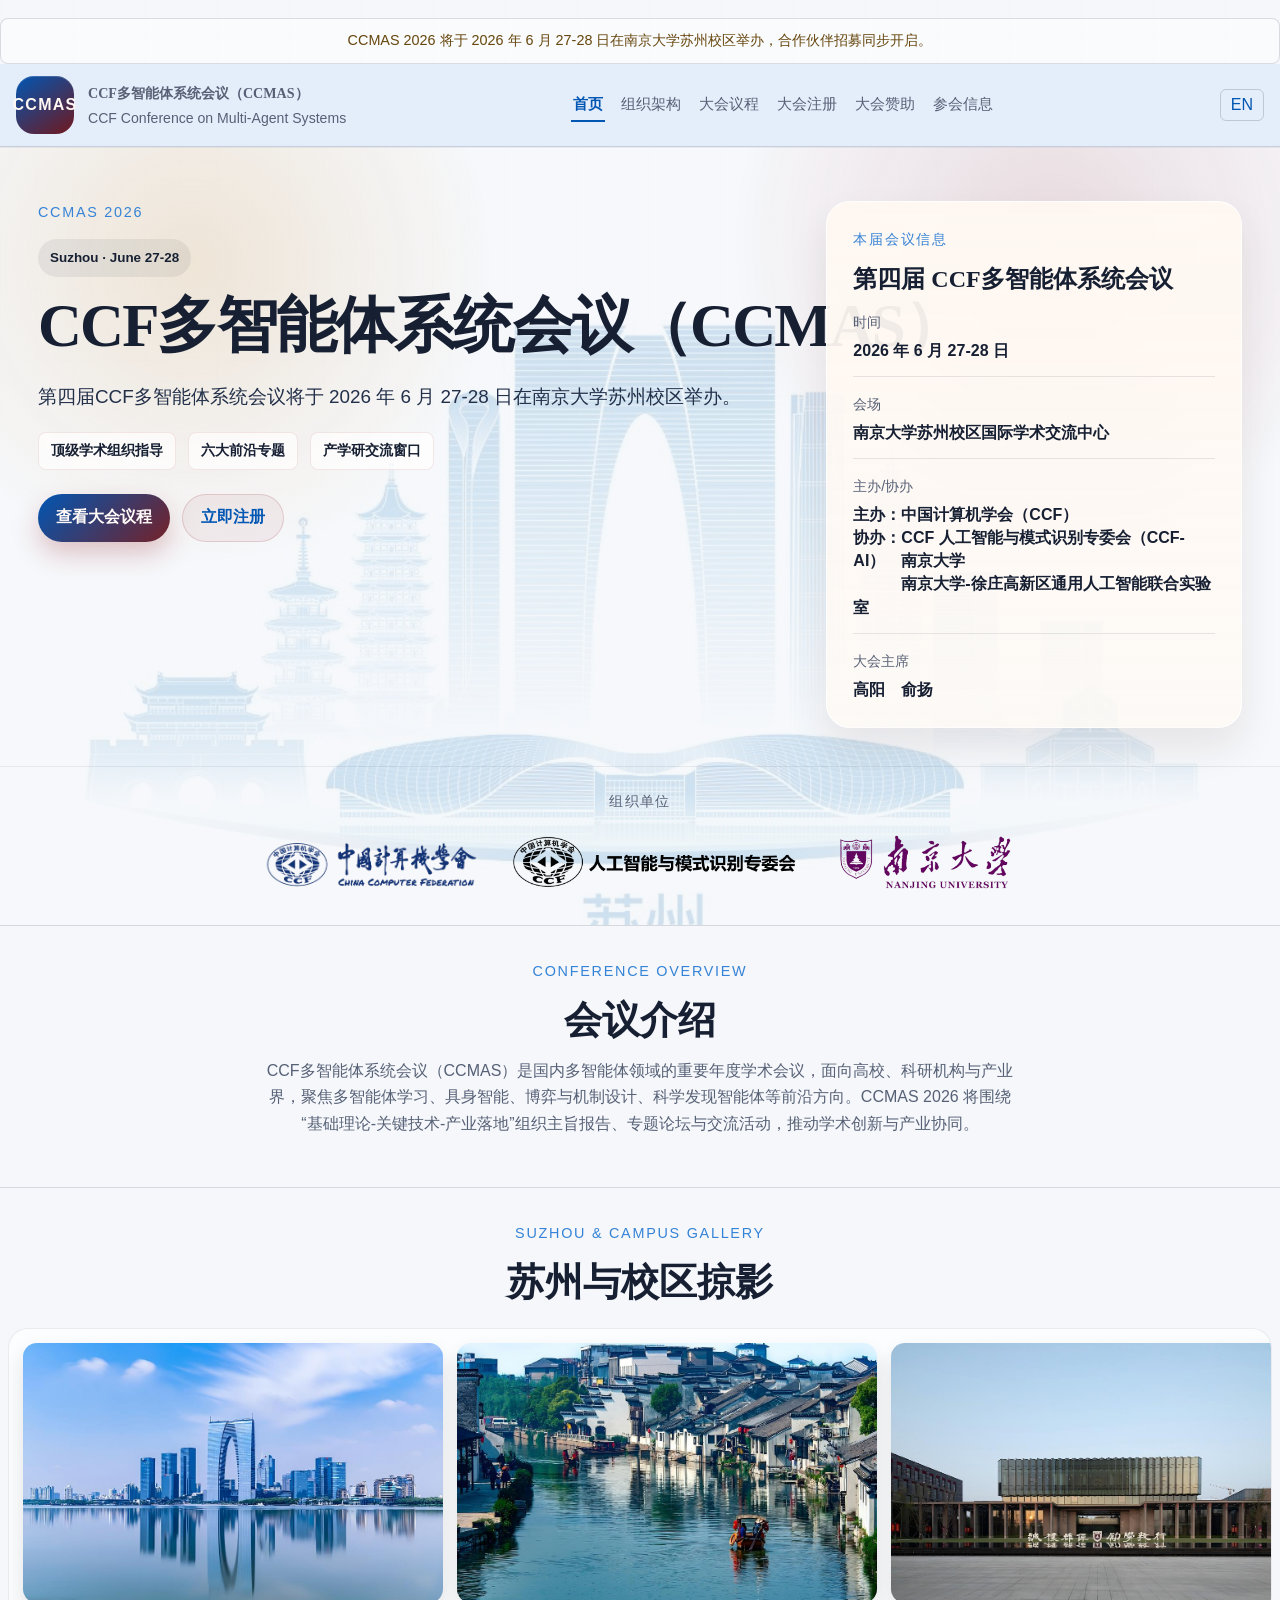
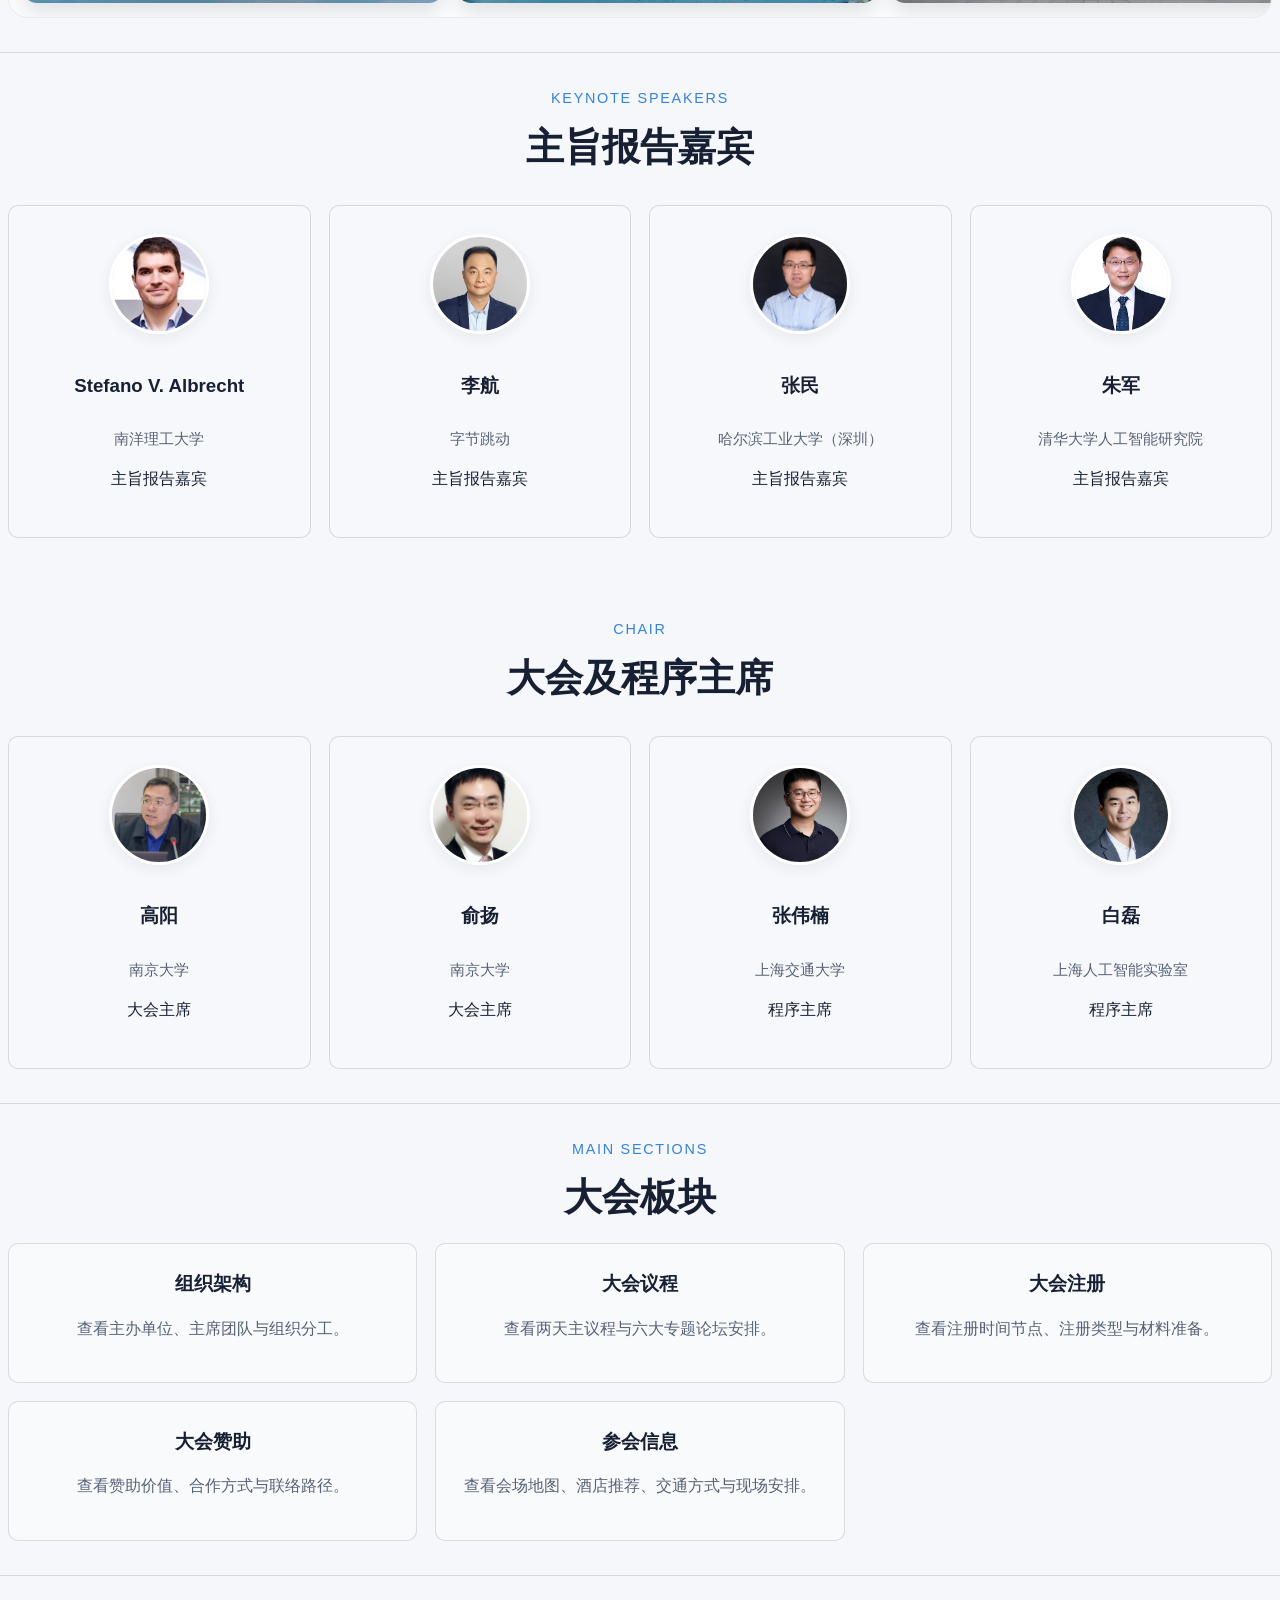
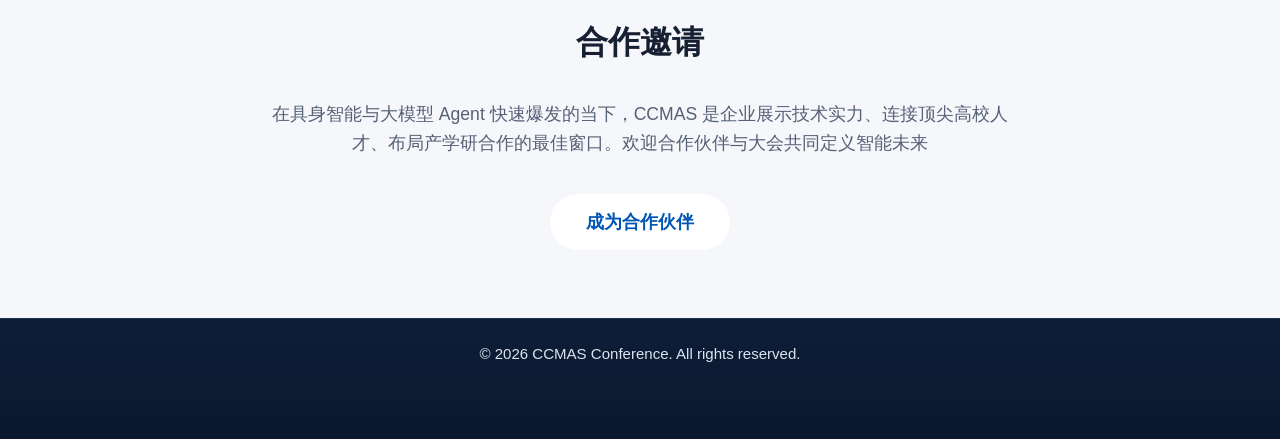
==== commit 29d4c671: "Add files via upload" ====
--- a/index.html
+++ b/index.html
@@ -108,7 +108,7 @@
               <div class="button-row">
                 <a href="topics.html" data-base-href="topics.html" class="button button-primary"><span
                     class="i18n-zh">查看大会议程</span><span class="i18n-en">View Program</span></a>
-                <a href="registration.html" data-base-href="registration.html" class="button button-secondary"><span
+                <a href="https://ccf.org.cn/ccmas2026" data-base-href="https://ccf.org.cn/ccmas2026" target="_blank" class="button button-secondary"><span
                     class="i18n-zh">立即注册</span><span class="i18n-en">Registration</span></a>
               </div>
             </div>
@@ -131,10 +131,10 @@
                 </div>
                 <div class="fact-item">
                   <dt><span class="i18n-zh">主办/协办</span><span class="i18n-en">Host/Co-organizers</span></dt>
-                  <dd><span class="i18n-zh">主办：中国计算机学会（CCF）<br>协办：CCF 人工智能与模式识别专委会（CCF-AI）&emsp;南京大学</span><span
+                  <dd><span class="i18n-zh">主办：中国计算机学会（CCF）<br>协办：CCF 人工智能与模式识别专委会（CCF-AI）&emsp;南京大学<br><span style="visibility: hidden;">协办：</span>南京大学-徐庄高新区通用人工智能联合实验室</span><span
                       class="i18n-en">Host: China Computer Federation (CCF)<br>Co-organizers: CCF
                       Artificial Intelligence &amp; Pattern Recognition (CCF-AI)&emsp;Nanjing
-                      University</span>
+                      University<br><span style="visibility: hidden;">Co-organizers: </span>Nanjing University-Xuzhuang High-tech Zone General AI Joint Laboratory</span>
                   </dd>
                 </div>
                 <div class="fact-item">
@@ -291,7 +291,7 @@
             <p><span class="i18n-zh">查看两天主议程与六大专题论坛安排。</span><span class="i18n-en">Two-day agenda and six thematic
                 tracks.</span></p>
           </a>
-          <a class="card portal-card" href="registration.html" data-base-href="registration.html">
+          <a class="card portal-card" href="https://ccf.org.cn/ccmas2026" data-base-href="https://ccf.org.cn/ccmas2026" target="_blank">
             <h3><span class="i18n-zh">大会注册</span><span class="i18n-en">Registration</span></h3>
             <p><span class="i18n-zh">查看注册时间节点、注册类型与材料准备。</span><span class="i18n-en">Timeline, categories, and required
                 materials.</span></p>
--- a/assets/styles/site.css
+++ b/assets/styles/site.css
@@ -1052,7 +1052,7 @@
   display: grid;
   grid-template-columns: 92px minmax(0, 1fr);
   gap: 10px;
-  align-items: start;
+  align-items: center;
   padding: 9px 10px;
   border-radius: 10px;
   background: rgba(23, 32, 51, 0.04);
@@ -1062,6 +1062,38 @@
 .talk-break {
   background: rgba(0, 86, 179, 0.07);
   border-style: dashed;
+}
+
+/* Executive Committee Meeting – distinctive style */
+.talk-meeting {
+  background: linear-gradient(135deg, rgba(88, 44, 131, 0.10) 0%, rgba(180, 130, 40, 0.12) 100%);
+  border: 1px solid rgba(88, 44, 131, 0.25);
+  position: relative;
+  overflow: hidden;
+  min-height: 58px;
+  align-items: center;
+}
+
+.talk-meeting::before {
+  content: "";
+  position: absolute;
+  inset: 0;
+  background: linear-gradient(120deg, rgba(128, 70, 180, 0.06) 0%, rgba(212, 175, 55, 0.05) 60%, transparent 100%);
+  pointer-events: none;
+}
+
+.talk-meeting .talk-time {
+  color: #6a3093;
+  font-weight: 800;
+  letter-spacing: 0.02em;
+}
+
+.talk-meeting-title {
+  font-family: "Noto Serif SC", "Source Han Serif SC", "Songti SC", serif !important;
+  font-weight: 700 !important;
+  font-size: 0.96rem !important;
+  color: #4a1d6e !important;
+  letter-spacing: 0.06em;
 }
 
 .talk-time {
@@ -1689,3 +1721,67 @@
 .lang-toggle .i18n-en {
   pointer-events: none;
 }
+
+/* Fee Table Styles */
+.fee-bar-title {
+  position: relative;
+  padding-left: 14px;
+  margin-top: 0;
+  margin-bottom: 20px;
+  font-size: 1.25rem;
+  color: var(--text);
+  font-weight: 700;
+  text-align: left;
+}
+
+.fee-bar-title::before {
+  content: "";
+  position: absolute;
+  left: 0;
+  top: 50%;
+  transform: translateY(-50%);
+  width: 5px;
+  height: 20px;
+  background-color: #3482db;
+  border-radius: 2px;
+}
+
+.fee-subtitle {
+  margin-bottom: 12px;
+  font-size: 1.05rem;
+  color: var(--text);
+  text-align: left;
+}
+
+.fee-table-wrapper {
+  overflow-x: auto;
+  border: 1px solid rgba(23, 32, 51, 0.08);
+  border-radius: 0;
+  background-color: #fff;
+}
+
+.fee-table {
+  width: 100%;
+  border-collapse: collapse;
+  text-align: center;
+  min-width: 600px;
+}
+
+.fee-table th,
+.fee-table td {
+  padding: 14px 12px;
+  border: 1px solid rgba(23, 32, 51, 0.08);
+  vertical-align: middle;
+}
+
+.fee-table th {
+  background-color: #3482db;
+  color: #ffffff;
+  font-weight: 600;
+  font-size: 0.95rem;
+}
+
+.fee-table td {
+  font-size: 0.95rem;
+  color: var(--text);
+}
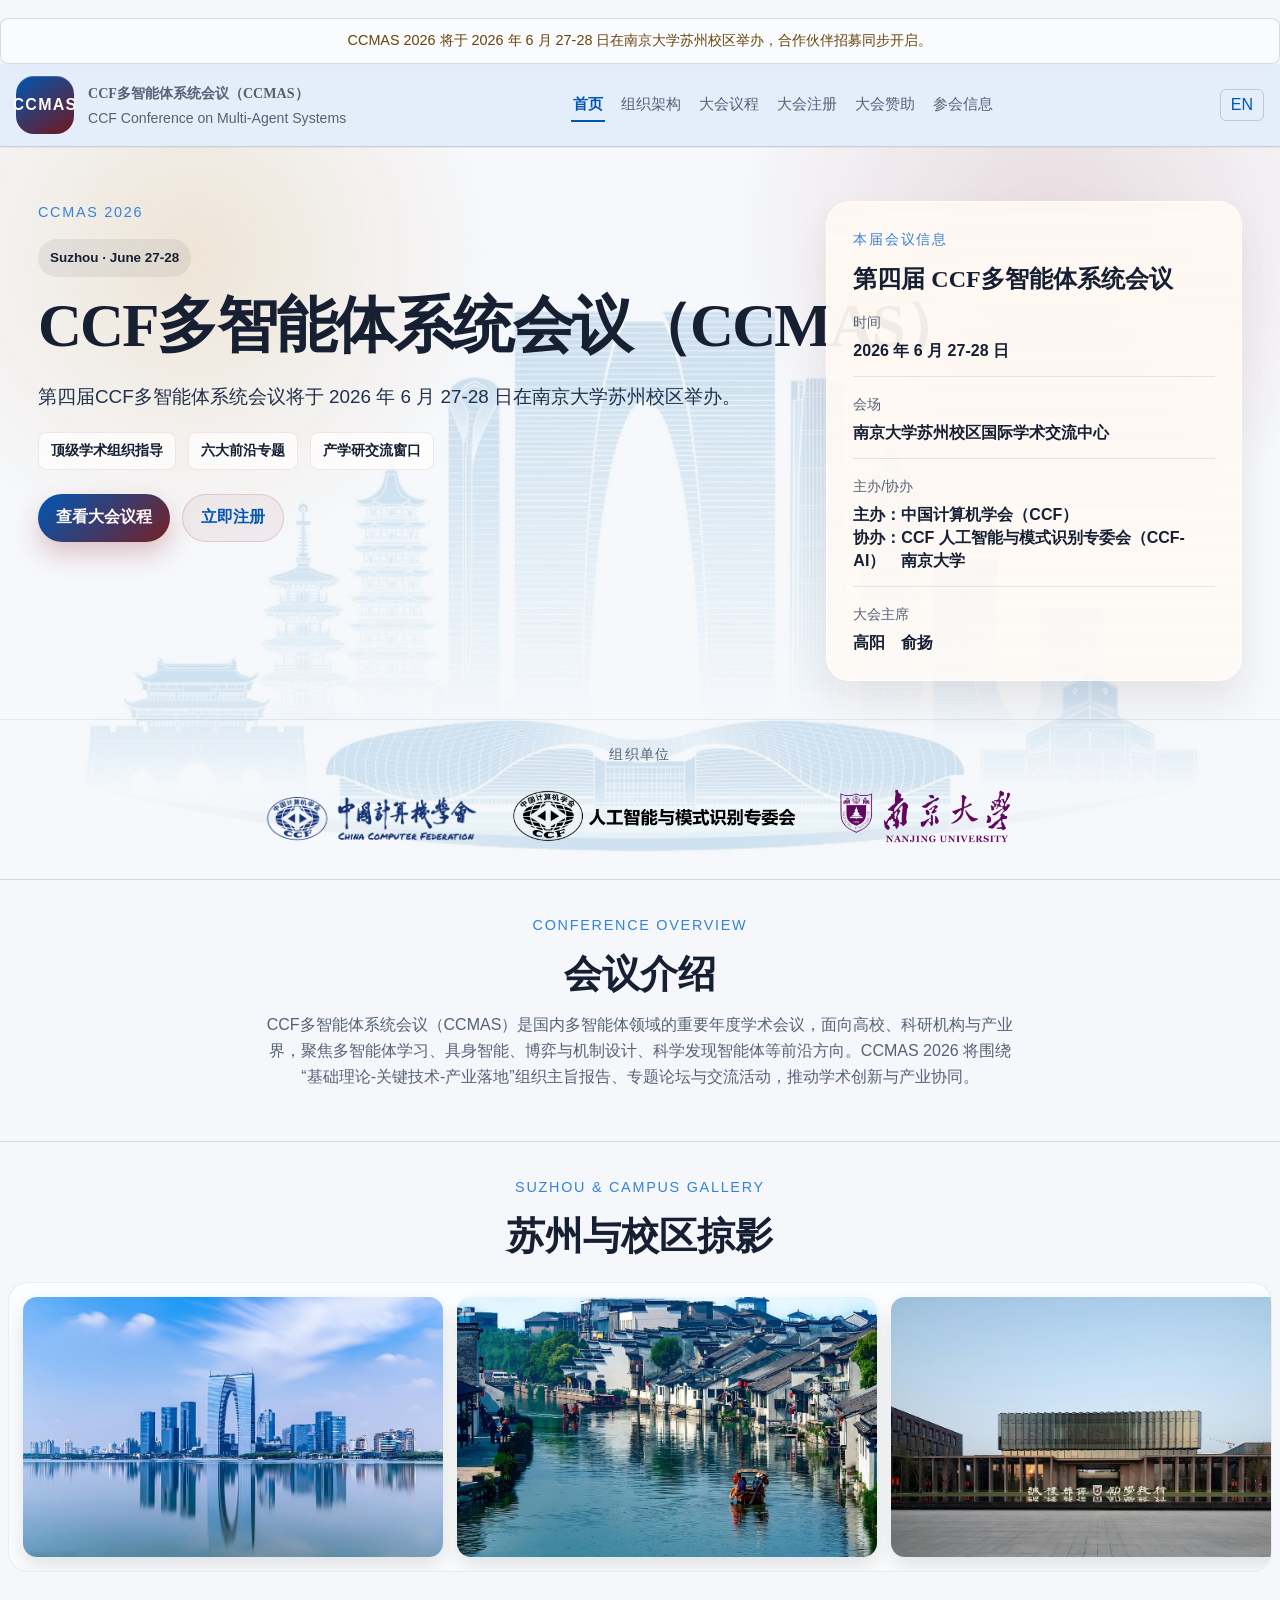
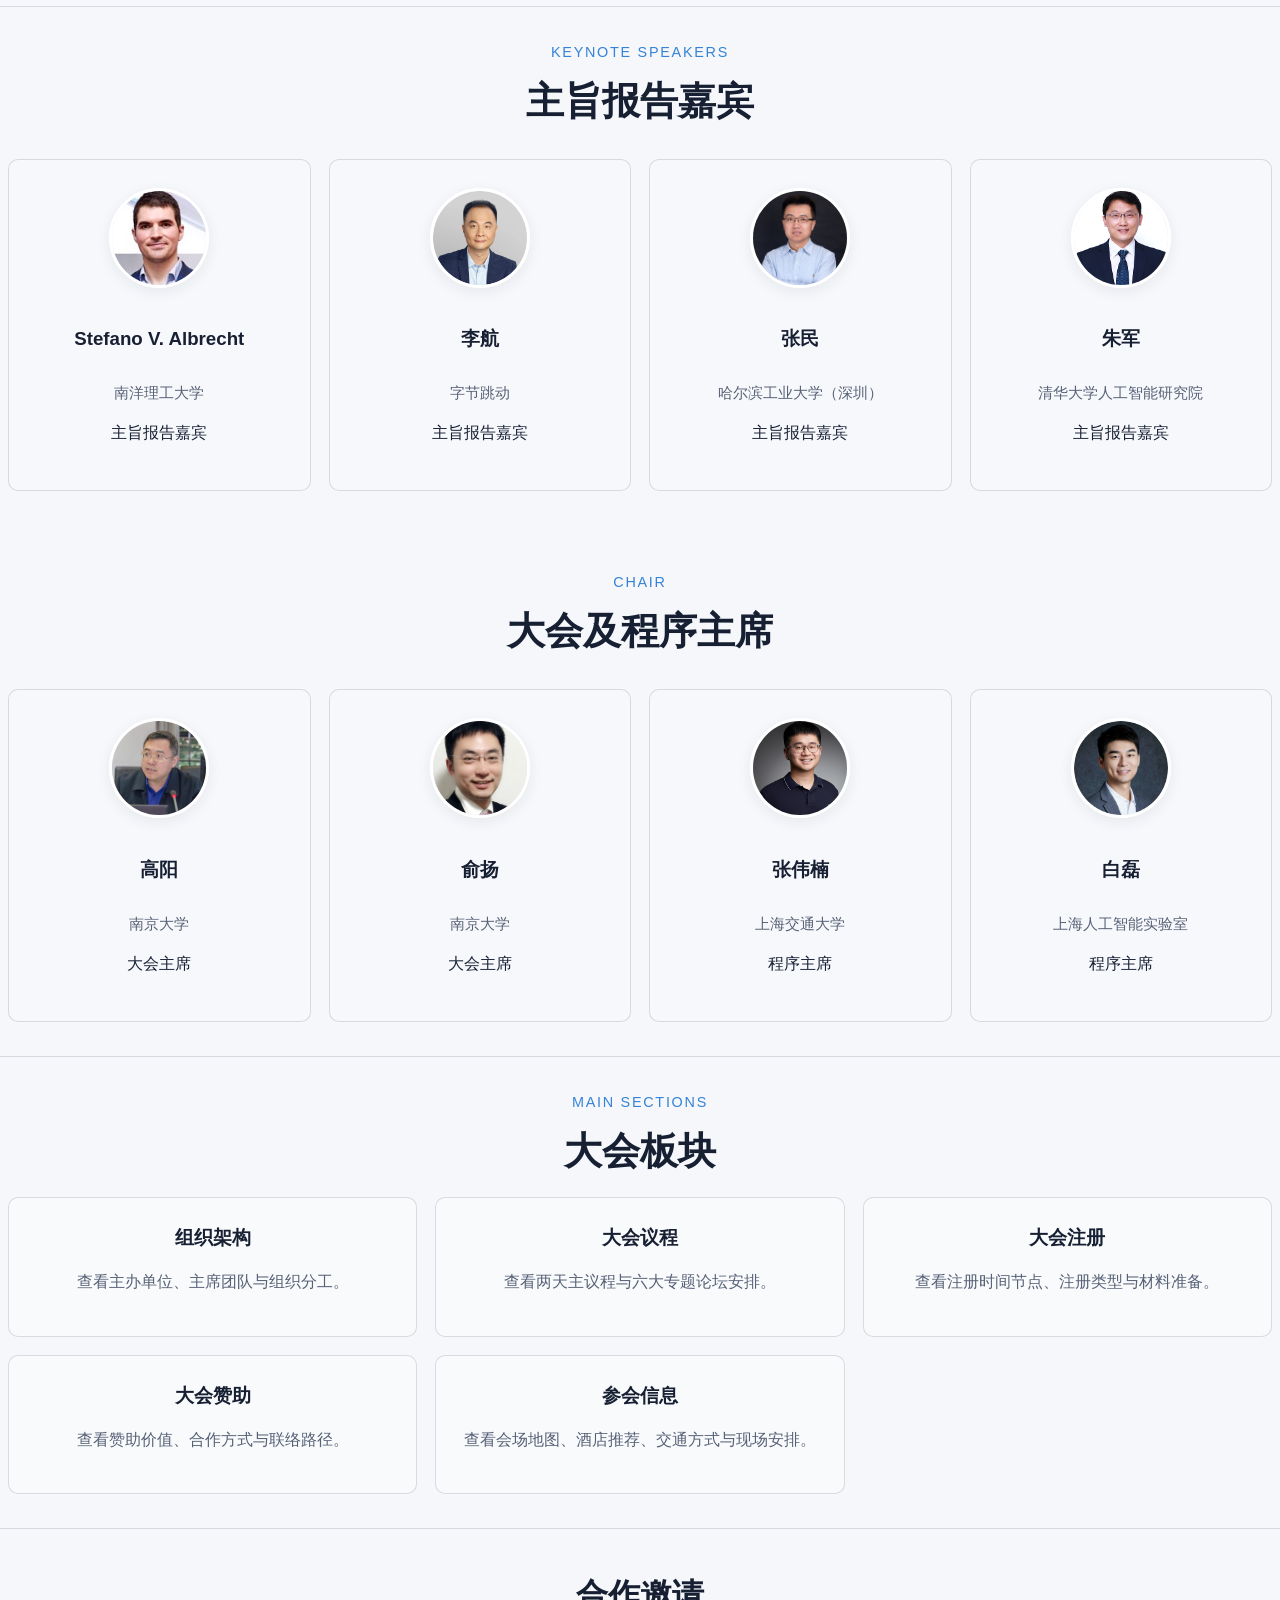
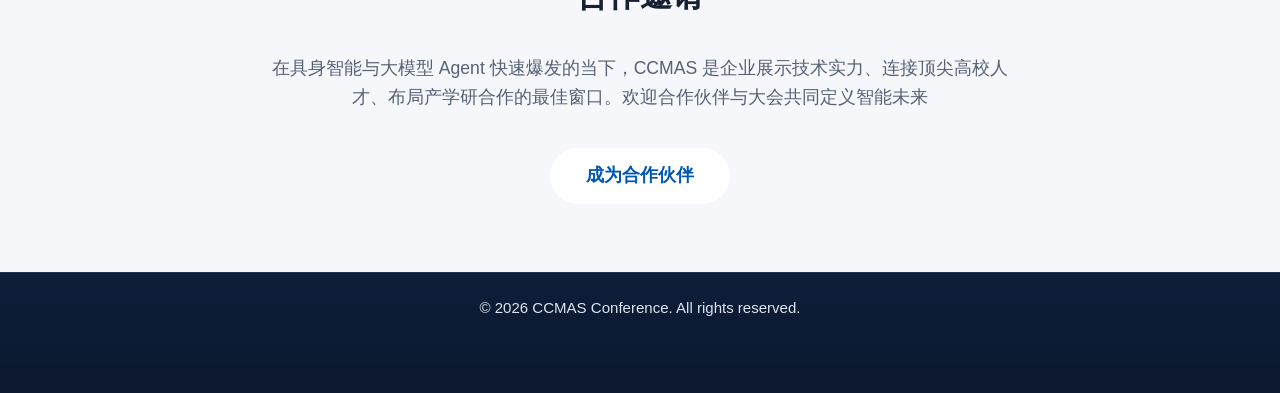
==== commit e817212b: "Add files via upload" ====
--- a/index.html
+++ b/index.html
@@ -131,10 +131,10 @@
                 </div>
                 <div class="fact-item">
                   <dt><span class="i18n-zh">主办/协办</span><span class="i18n-en">Host/Co-organizers</span></dt>
-                  <dd><span class="i18n-zh">主办：中国计算机学会（CCF）<br>协办：CCF 人工智能与模式识别专委会（CCF-AI）&emsp;南京大学<br><span style="visibility: hidden;">协办：</span>南京大学-徐庄高新区通用人工智能联合实验室</span><span
+                  <dd><span class="i18n-zh">主办：中国计算机学会（CCF）<br>协办：CCF 人工智能与模式识别专委会（CCF-AI）&emsp;南京大学</span><span
                       class="i18n-en">Host: China Computer Federation (CCF)<br>Co-organizers: CCF
                       Artificial Intelligence &amp; Pattern Recognition (CCF-AI)&emsp;Nanjing
-                      University<br><span style="visibility: hidden;">Co-organizers: </span>Nanjing University-Xuzhuang High-tech Zone General AI Joint Laboratory</span>
+                      University</span>
                   </dd>
                 </div>
                 <div class="fact-item">
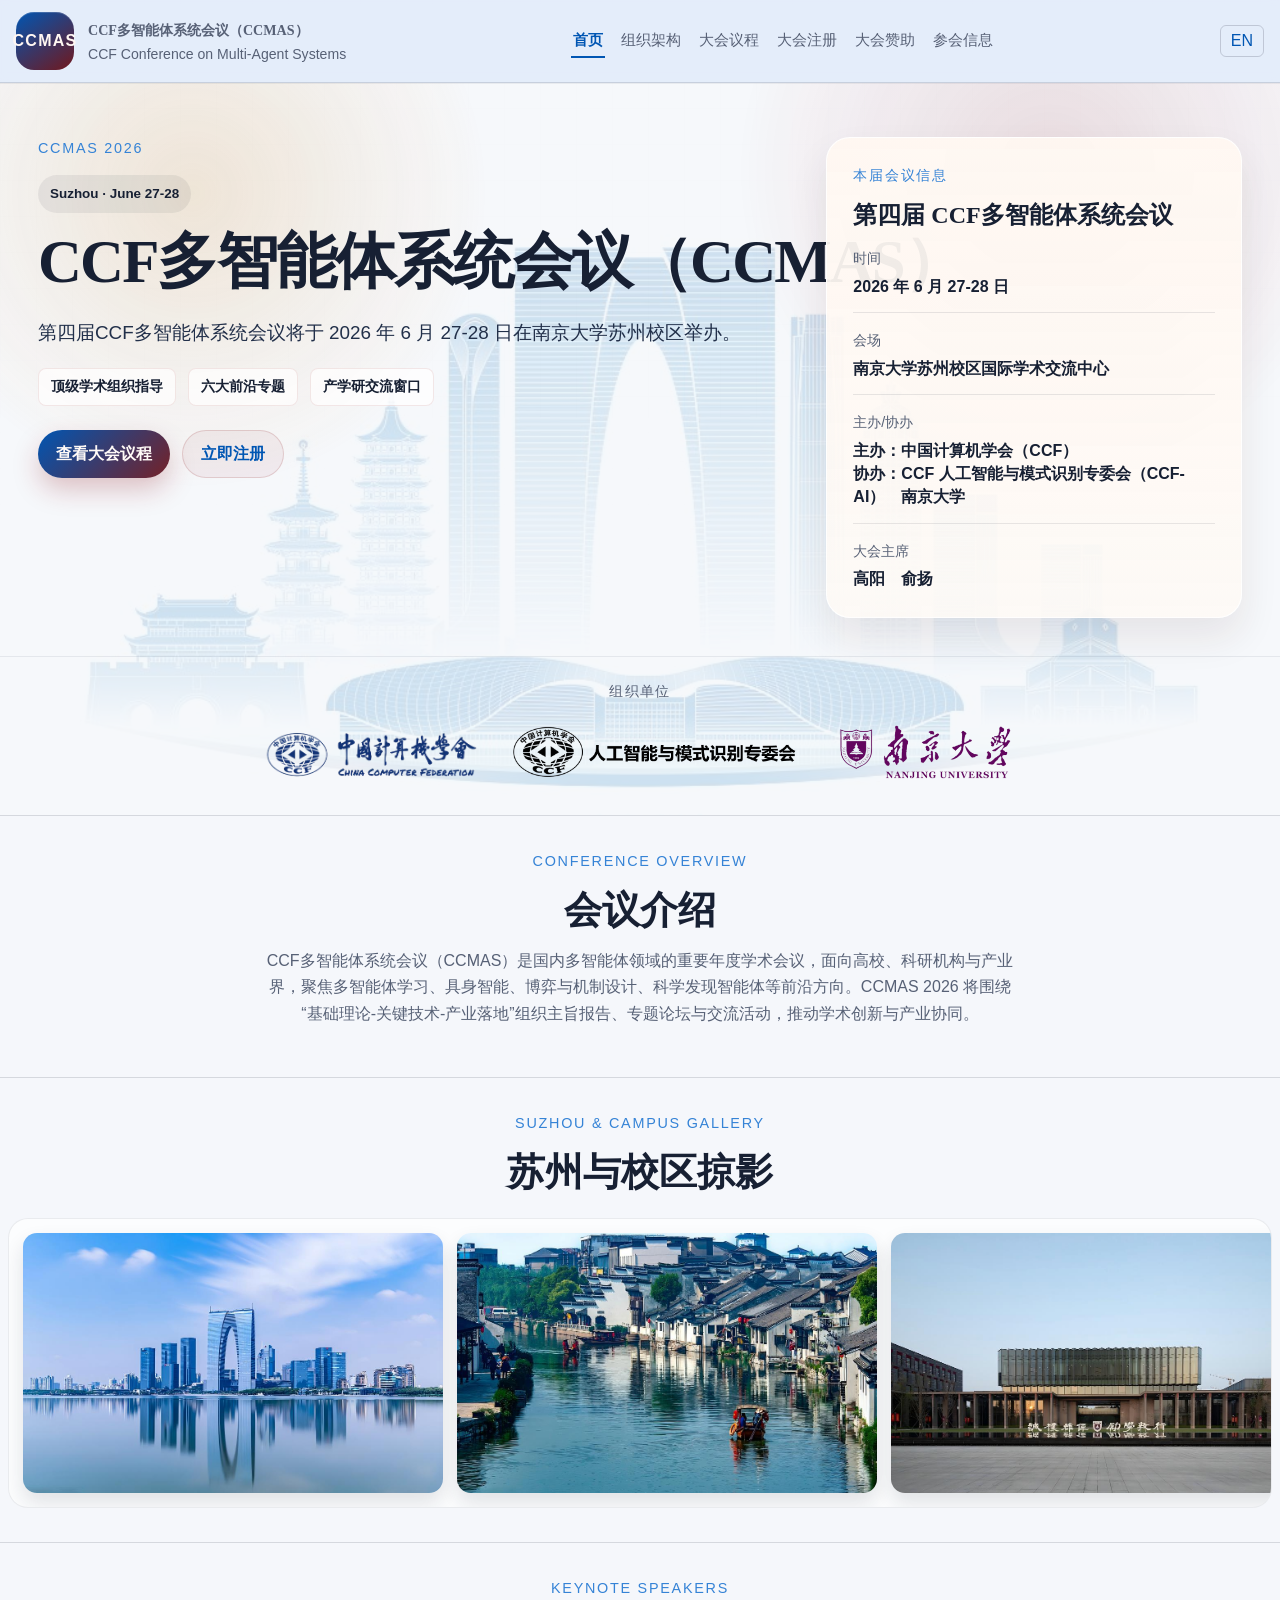
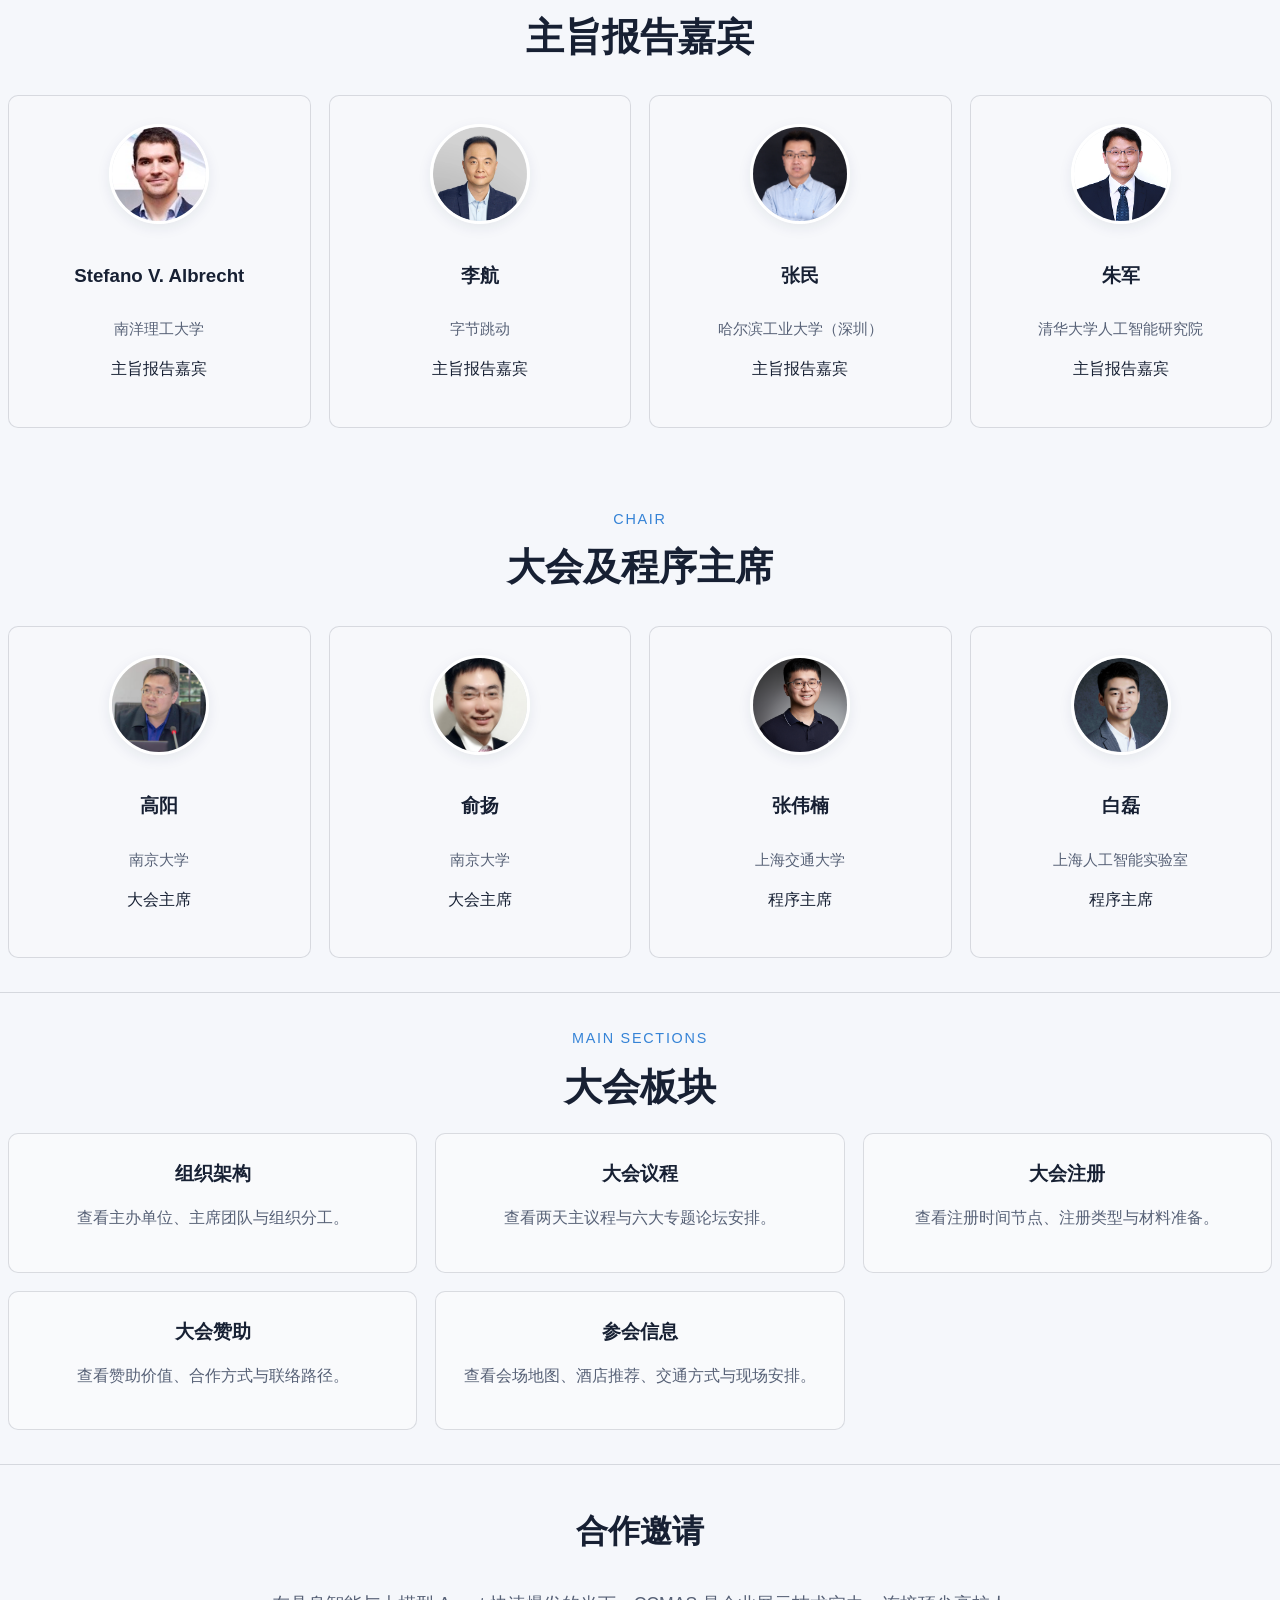
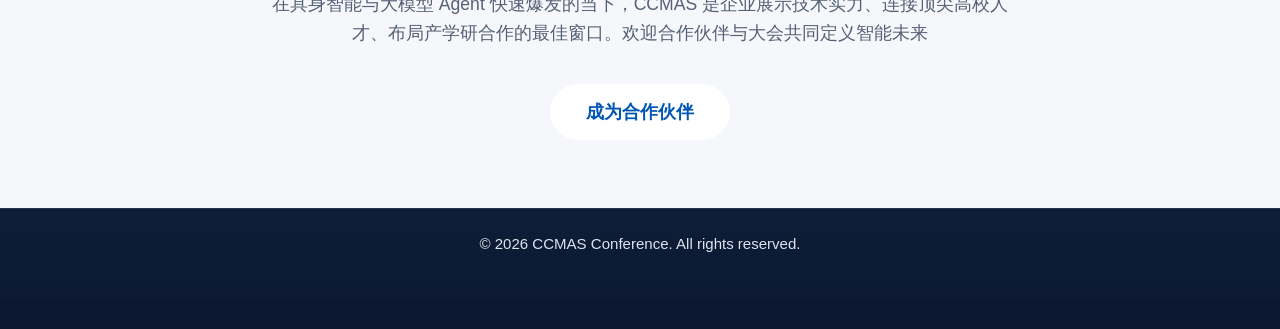
==== commit 3e0dd03c: "Add files via upload" ====
--- a/index.html
+++ b/index.html
@@ -25,11 +25,6 @@
   data-desc-zh="CCMAS 2026 官网首页：2026 年 6 月 27-28 日，南京大学苏州校区。"
   data-desc-en="CCMAS 2026 official homepage: June 27-28, 2026 at Nanjing University Suzhou Campus.">
   <div class="site-shell">
-    <div class="announcement-strip">
-      <span><span class="i18n-zh">CCMAS 2026 将于 2026 年 6 月 27-28 日在南京大学苏州校区举办，合作伙伴招募同步开启。</span><span
-          class="i18n-en">CCMAS 2026 will be held on June 27-28, 2026 at Nanjing University Suzhou Campus, with
-          partnership opportunities now open.</span></span>
-    </div>
 
     <header class="site-header" id="top">
       <a class="brand" href="index.html" data-base-href="index.html" aria-label="CCMAS home">
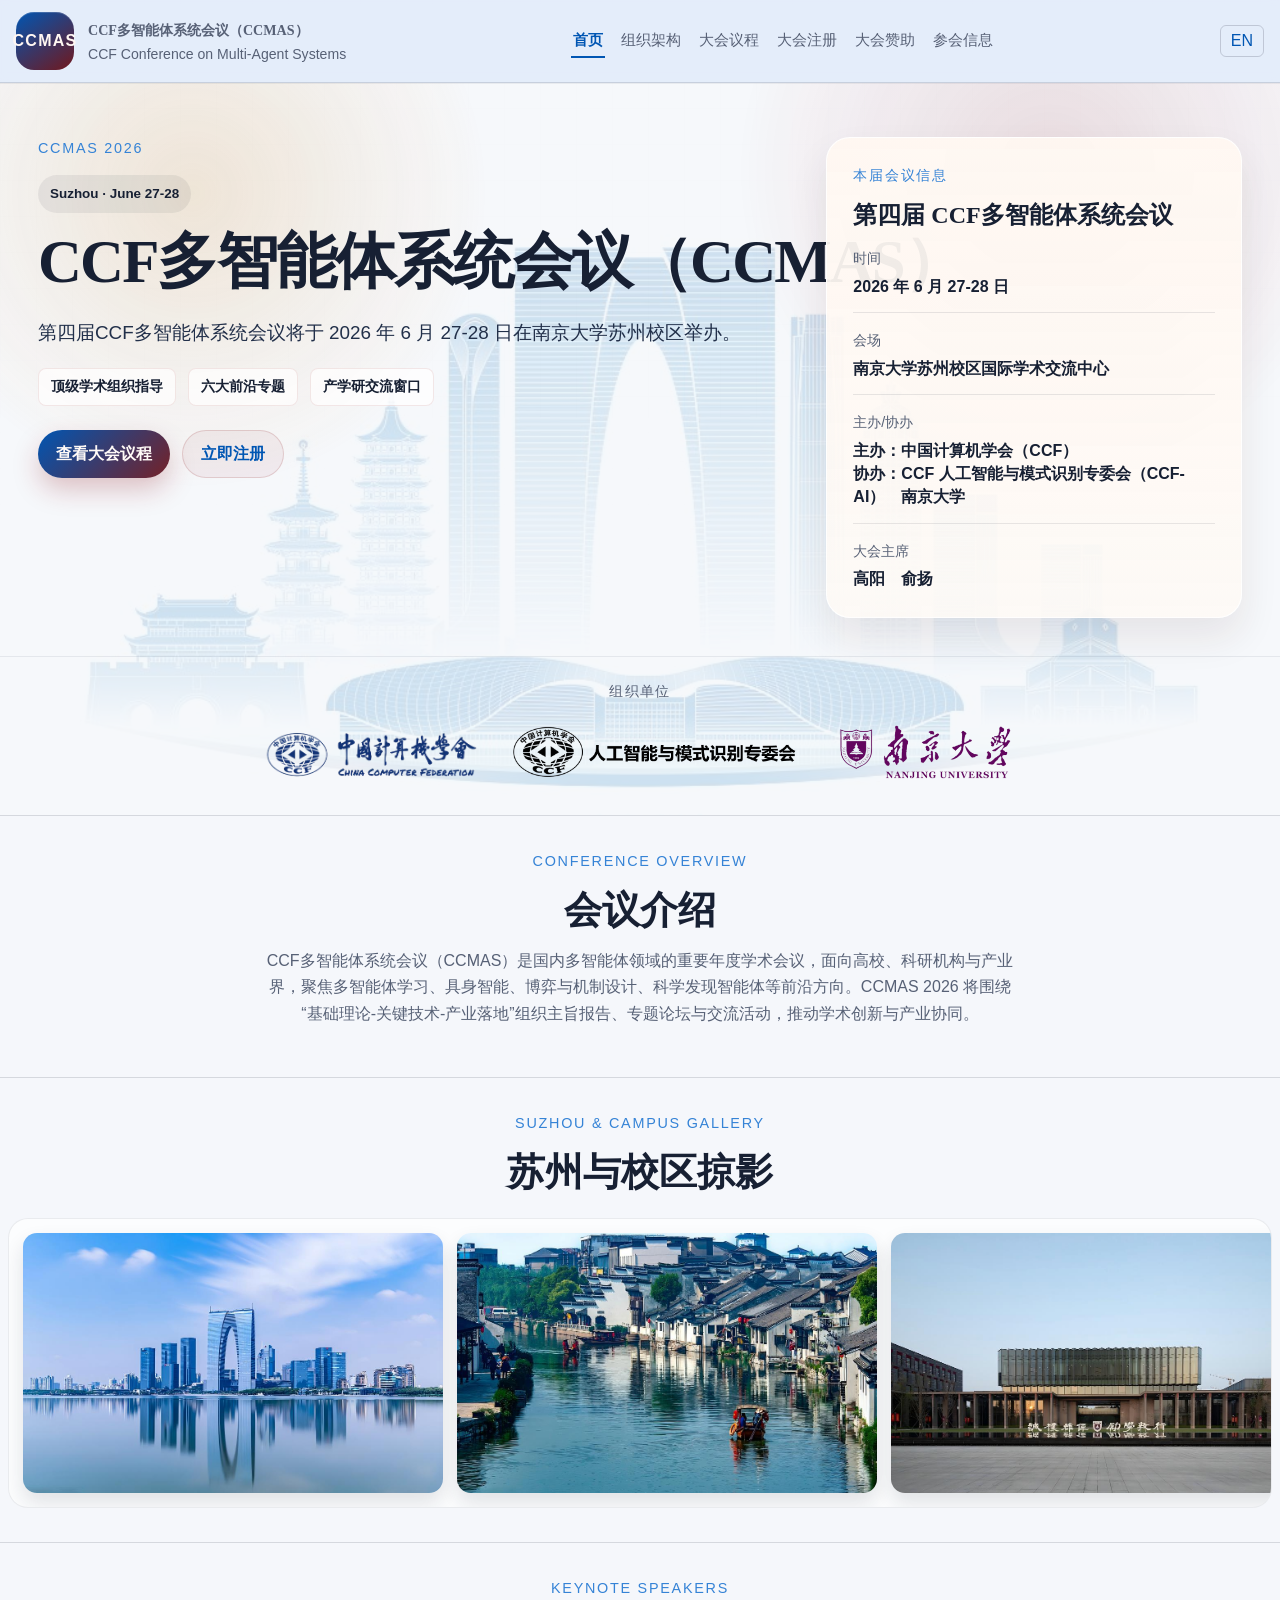
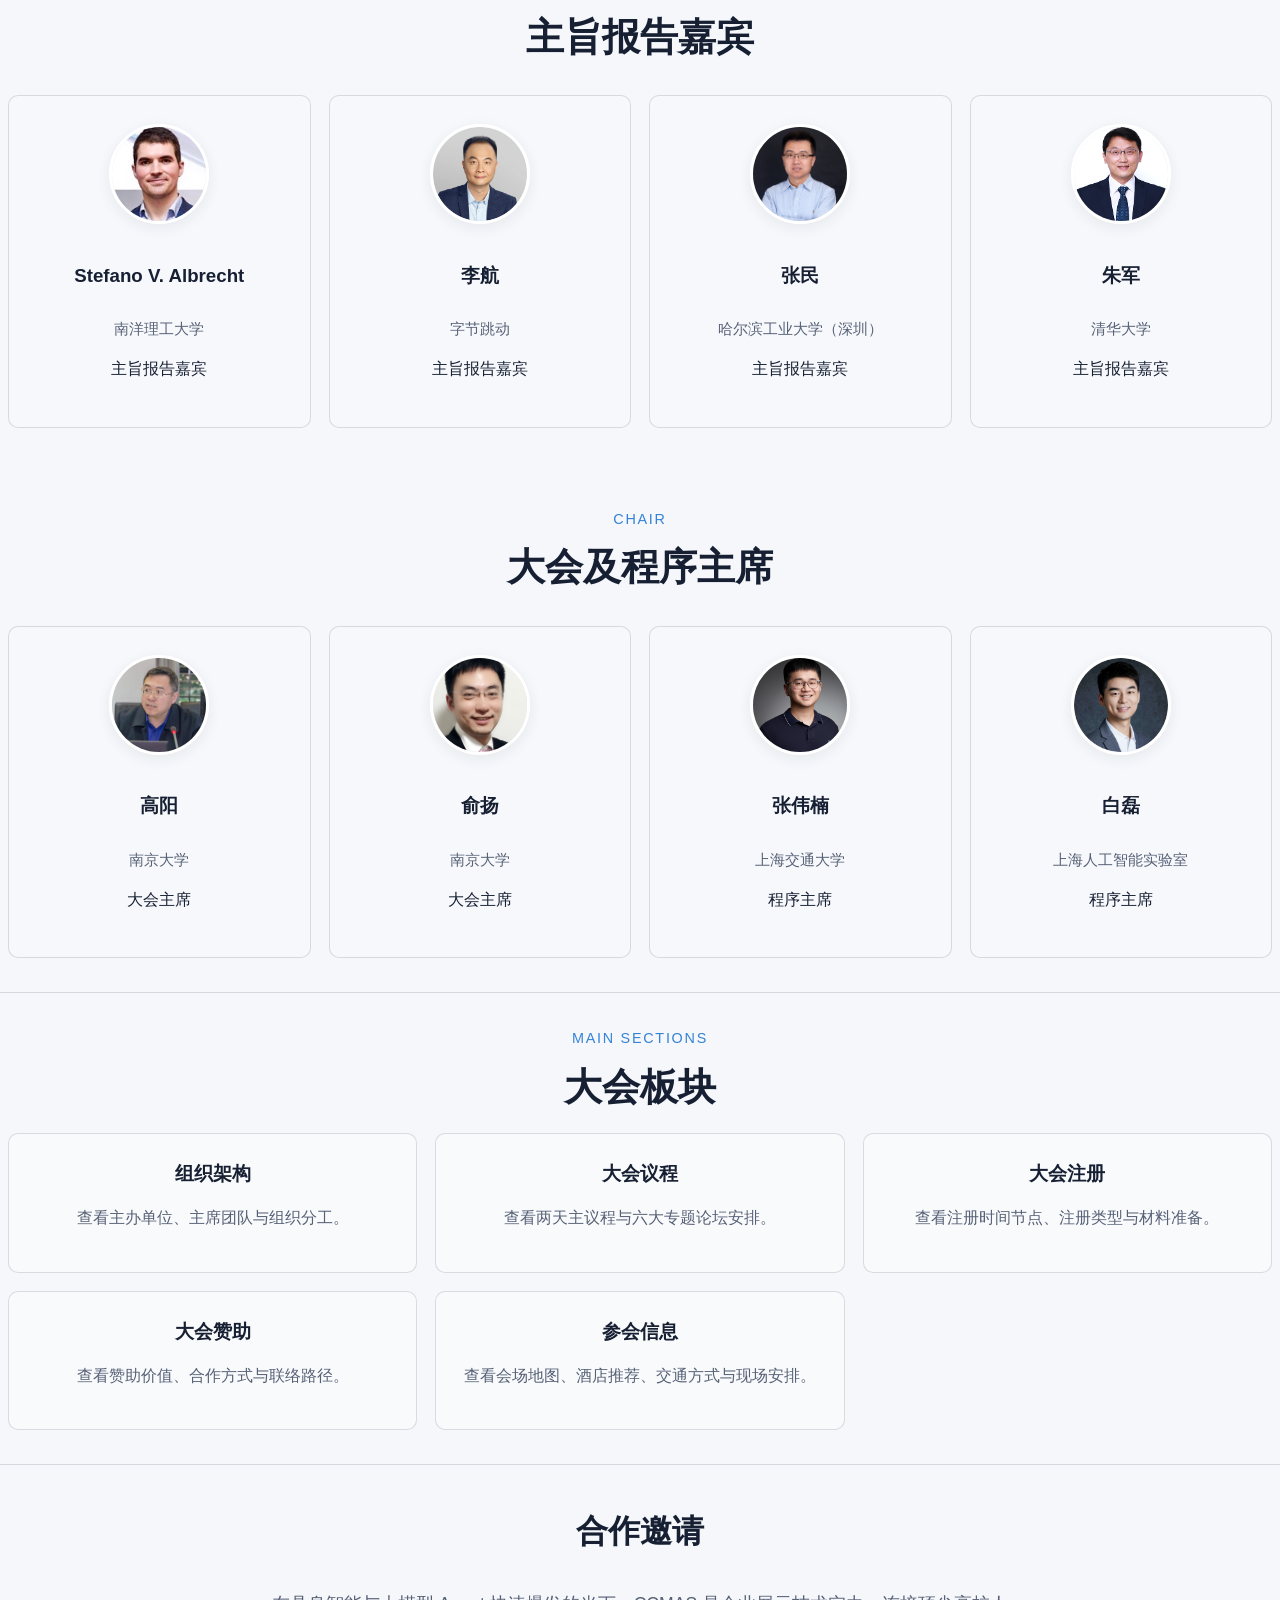
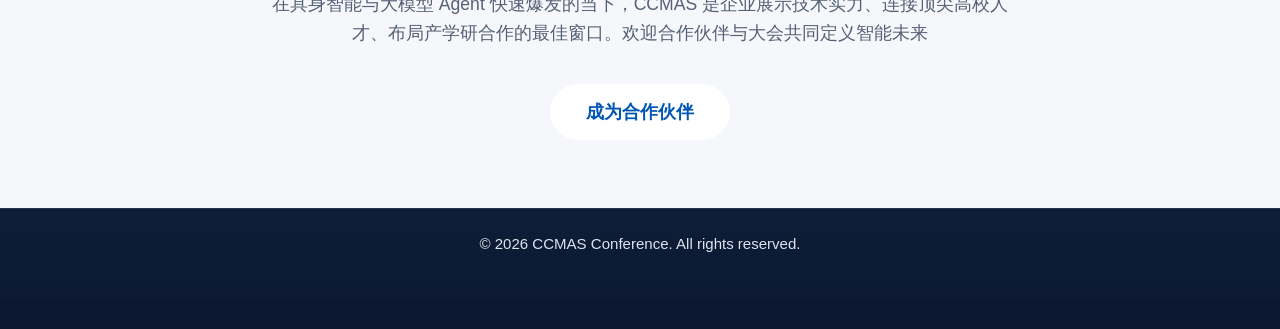
==== commit 6ed374f7: "Add files via upload" ====
--- a/index.html
+++ b/index.html
@@ -222,8 +222,7 @@
           <div class="guest-card" data-reveal>
             <div class="avatar-placeholder"><img src="assets/images/speakers/zhujun.jpg" alt="朱军"></div>
             <h3 class="guest-name"><span class="i18n-zh">朱军</span><span class="i18n-en">Jun Zhu</span></h3>
-            <p class="guest-affiliation"><span class="i18n-zh">清华大学人工智能研究院</span><span class="i18n-en">Institute for
-                Artificial Intelligence, Tsinghua University</span>
+            <p class="guest-affiliation"><span class="i18n-zh">清华大学</span><span class="i18n-en">Tsinghua University</span>
             </p>
             <p class="guest-title"><span class="i18n-zh">主旨报告嘉宾</span><span class="i18n-en">Keynote Speaker</span></p>
           </div>
